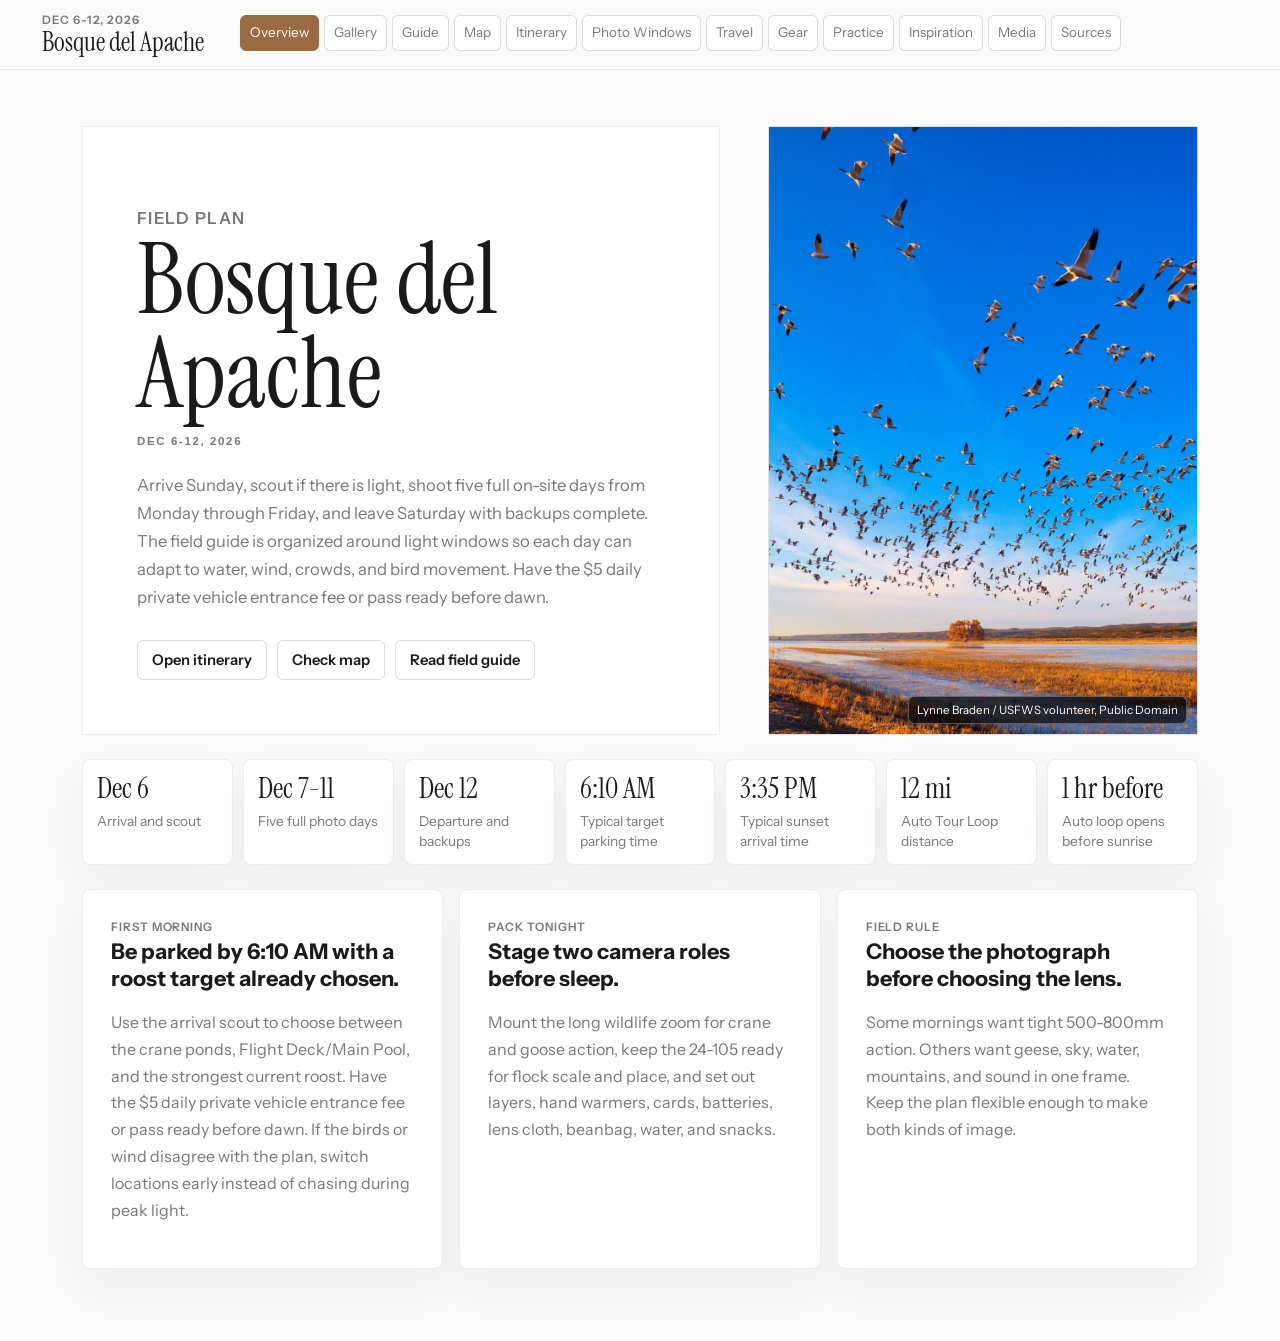
==== site/index.html @ c5fae705 "Add gear scale references and 2x teleconverters" ====
<!doctype html>
<html lang="en">
  <head>
    <meta charset="utf-8" />
    <meta name="viewport" content="width=device-width, initial-scale=1" />
    <title>Bosque del Apache Photo Plan</title>
    <meta
      name="description"
      content="Dec 6-12, 2026 photography field guide for Bosque del Apache National Wildlife Refuge, including gear, travel, practice, maps, and day-by-day field decisions."
    />
    <link rel="canonical" href="https://crispierry.com/projects/bosque-del-apache" />
    <meta property="og:title" content="Bosque del Apache Photo Plan" />
    <meta
      property="og:description"
      content="Dec 6-12, 2026 photography field guide for Bosque del Apache National Wildlife Refuge."
    />
    <meta property="og:url" content="https://crispierry.com/projects/bosque-del-apache" />
    <meta property="og:type" content="website" />
    <meta property="og:site_name" content="Cristiano Pierry" />
    <meta property="og:image" content="https://crispierry.com/projects/bosque-del-apache/assets/snow-geese-flyout-lynne-braden-usfws-1800.jpg" />
    <meta property="og:image:alt" content="Snow geese flying over photographers at Bosque del Apache" />
    <meta name="twitter:card" content="summary_large_image" />
    <meta name="twitter:title" content="Bosque del Apache Photo Plan" />
    <meta
      name="twitter:description"
      content="Dec 6-12, 2026 photography field guide for Bosque del Apache National Wildlife Refuge."
    />
    <meta name="twitter:image" content="https://crispierry.com/projects/bosque-del-apache/assets/snow-geese-flyout-lynne-braden-usfws-1800.jpg" />
    <meta name="twitter:image:alt" content="Snow geese flying over photographers at Bosque del Apache" />
    <link rel="preconnect" href="https://fonts.googleapis.com" />
    <link rel="preconnect" href="https://fonts.gstatic.com" crossorigin />
    <link
      href="https://fonts.googleapis.com/css2?family=Instrument+Sans:opsz,wght@14..32,400;14..32,600;14..32,700&family=Instrument+Serif:ital@0;1&display=swap"
      rel="stylesheet"
    />
    <link
      rel="icon"
      href="data:image/svg+xml,%3Csvg xmlns='http://www.w3.org/2000/svg' viewBox='0 0 64 64'%3E%3Crect width='64' height='64' rx='12' fill='%23f7f1e7'/%3E%3Cpath d='M8 38c11-13 25-18 48-12-20 2-35 9-48 12Z' fill='%237f9b76'/%3E%3Cpath d='M16 32c10-12 24-17 38-14-12 3-23 10-31 21-3-1-5-3-7-7Z' fill='%23b9653d'/%3E%3C/svg%3E"
    />
    <link rel="stylesheet" href="./styles.css?v=20260605-gear-scale-v5" />
    <script type="application/ld+json">
      {
        "@context": "https://schema.org",
        "@type": "WebPage",
        "name": "Bosque del Apache Photo Plan",
        "description": "Dec 6-12, 2026 photography field guide for Bosque del Apache National Wildlife Refuge, including gear, travel, practice, maps, and day-by-day field decisions.",
        "url": "https://crispierry.com/projects/bosque-del-apache",
        "image": "https://crispierry.com/projects/bosque-del-apache/assets/snow-geese-flyout-lynne-braden-usfws-1800.jpg",
        "about": {
          "@type": "Place",
          "name": "Bosque del Apache National Wildlife Refuge",
          "address": {
            "@type": "PostalAddress",
            "addressRegion": "NM",
            "addressCountry": "US"
          }
        }
      }
    </script>
  </head>
  <body>
    <header class="app-shell">
      <div class="brand-block">
        <p class="eyebrow">Dec 6-12, 2026</p>
        <h1>Bosque del Apache</h1>
      </div>
      <nav class="top-tabs" aria-label="Trip sections">
        <a class="tab is-active" href="#overview" data-view="overview">Overview</a>
        <a class="tab" href="#gallery" data-view="gallery">Gallery</a>
        <a class="tab" href="#guide" data-view="guide">Guide</a>
        <a class="tab" href="#map" data-view="map">Map</a>
        <a class="tab" href="#itinerary" data-view="itinerary">Itinerary</a>
        <a class="tab" href="#windows" data-view="windows">Photo Windows</a>
        <a class="tab" href="#travel" data-view="travel">Travel</a>
        <a class="tab" href="#gear" data-view="gear">Gear</a>
        <a class="tab" href="#practice" data-view="practice">Practice</a>
        <a class="tab" href="#inspiration" data-view="inspiration">Inspiration</a>
        <a class="tab" href="#media" data-view="media">Media</a>
        <a class="tab" href="#sources" data-view="sources">Sources</a>
      </nav>
    </header>

    <main>
      <section class="view is-active" id="overview">
        <section class="hero">
          <div class="hero-copy">
            <p class="eyebrow">Field plan</p>
            <h2>Bosque del Apache <span class="hero-date">Dec 6-12, 2026</span></h2>
            <p>
              A five-day photography field guide for Bosque del Apache National Wildlife Refuge, organized around sunrise, mid-morning, and sunset field decisions.
              Budget the $5 daily private vehicle entrance fee or have a pass ready before the first morning.
            </p>
            <div class="hero-actions">
              <a href="./complete-photographers-guide.html" class="button-link">Read field guide</a>
              <a href="./bosque-del-apache-photo-plan.pdf" class="button-link secondary">Open PDF booklet</a>
            </div>
          </div>
          <figure class="hero-photo">
            <img
              src="./assets/snow-geese-flyout-lynne-braden-usfws-1800.jpg"
              alt="Snow geese flying over photographers at Bosque del Apache"
              width="1800"
              height="1440"
              decoding="async"
              fetchpriority="high"
            />
            <figcaption>Lynne Braden / USFWS volunteer, Public Domain</figcaption>
          </figure>
        </section>
        <section class="stat-grid" aria-label="Trip facts">
          <article class="stat"><b>Dec 6</b><span>Arrival and scout</span></article>
          <article class="stat"><b>Dec 7-11</b><span>Five full photo days</span></article>
          <article class="stat"><b>Dec 12</b><span>Departure and backups</span></article>
          <article class="stat"><b>12 mi</b><span>Auto Tour Loop distance</span></article>
        </section>
      </section>
      <section class="view" id="gallery"></section>
      <section class="view" id="guide"></section>
      <section class="view" id="map"></section>
      <section class="view" id="itinerary"></section>
      <section class="view" id="windows"></section>
      <section class="view" id="travel"></section>
      <section class="view" id="gear"></section>
      <section class="view" id="practice"></section>
      <section class="view" id="practice-1"></section>
      <section class="view" id="practice-2"></section>
      <section class="view" id="practice-3"></section>
      <section class="view" id="practice-4"></section>
      <section class="view" id="practice-5"></section>
      <section class="view" id="practice-6"></section>
      <section class="view" id="practice-7"></section>
      <section class="view" id="practice-8"></section>
      <section class="view" id="practice-9"></section>
      <section class="view" id="inspiration"></section>
      <section class="view" id="media"></section>
      <section class="view" id="sources"></section>
    </main>

    <noscript>
      <section class="noscript-fallback" aria-label="Bosque del Apache project summary">
        <h2>Bosque del Apache Photography Field Guide</h2>
        <p>
          This Dec 6-12, 2026 field plan covers a five-day photography trip to Bosque del Apache National Wildlife Refuge, with sunrise, mid-morning, and sunset decisions for cranes, snow geese, wetlands, farm fields, desert edges, lodging, gear, and pre-trip practice.
        </p>
        <ul>
          <li><a href="./complete-photographers-guide.html">Read the complete photographer's guide</a></li>
          <li><a href="./bosque-del-apache-photo-plan.pdf">Open the printable PDF booklet</a></li>
          <li>Primary sections: Gallery, Guide, Map, Itinerary, Photo Windows, Travel, Gear, Practice, Inspiration, Media, and Sources.</li>
          <li>Image policy: cached USFWS images are public domain, generated visuals are labeled as planning previews, and hotel/product/article photos stay linked unless rights are documented.</li>
        </ul>
      </section>
    </noscript>

    <script src="./app.js?v=20260605-gear-scale-v5" defer></script>
  </body>
</html>
---- site/styles.css ----
:root {
  --bg: #fafafa;
  --surface: #ffffff;
  --surface-soft: #f0f0f0;
  --text: #1a1a1a;
  --muted: #777777;
  --line: rgba(26, 26, 26, 0.16);
  --line-soft: rgba(26, 26, 26, 0.08);
  --accent: #9a6a43;
  --accent-hover: #7f5635;
  --accent-soft: rgba(154, 106, 67, 0.13);
  --blue-soft: #eff6ff;
  --blue-text: #1e3a5f;
  --green-soft: #eef8f2;
  --green-text: #25543a;
  --rose-soft: #fff1f2;
  --rose-text: #7f1d1d;
  --shadow: 0 18px 45px rgba(0, 0, 0, 0.05);
  --content: 1200px;
}

* {
  box-sizing: border-box;
}

html {
  scroll-behavior: smooth;
}

body {
  margin: 0;
  overflow-x: hidden;
  background: var(--bg);
  color: var(--text);
  font-family:
    "Instrument Sans", system-ui, -apple-system, BlinkMacSystemFont, "Segoe UI",
    sans-serif;
}

button,
input,
select {
  font: inherit;
}

button {
  color: inherit;
}

a {
  color: var(--text);
  text-decoration-color: rgba(196, 149, 106, 0.45);
  text-underline-offset: 4px;
  transition:
    color 160ms ease,
    border-color 160ms ease,
    background-color 160ms ease;
}

a:hover {
  color: var(--accent-hover);
}

.app-shell {
  position: sticky;
  top: 0;
  z-index: 50;
  display: grid;
  grid-template-columns: minmax(180px, 0.42fr) minmax(0, 2.5fr);
  gap: 18px;
  align-items: center;
  border-bottom: 1px solid var(--line-soft);
  background: rgba(250, 250, 250, 0.96);
  padding: 13px clamp(16px, 4vw, 42px);
  backdrop-filter: blur(14px);
}

.brand-block h1,
.brand-title {
  margin: 3px 0 0;
  font-family: "Instrument Serif", Georgia, serif;
  font-size: clamp(1.45rem, 2vw, 2rem);
  font-weight: 400;
  line-height: 1;
}

.eyebrow {
  margin: 0;
  color: var(--muted);
  font-size: 0.73rem;
  font-weight: 600;
  letter-spacing: 0.08em;
  text-transform: uppercase;
}

.top-tabs {
  display: flex;
  justify-content: flex-start;
  gap: 5px;
  overflow-x: auto;
  padding-bottom: 2px;
  -webkit-overflow-scrolling: touch;
  overscroll-behavior-inline: contain;
  scroll-snap-type: x proximity;
  scrollbar-width: thin;
}

.brand-block,
.top-tabs {
  min-width: 0;
}

.tab,
.chip,
.day-tab,
.window-tab,
.button-link {
  min-height: 36px;
  border: 1px solid var(--line);
  border-radius: 6px;
  background: var(--surface);
  cursor: pointer;
  white-space: nowrap;
  transition:
    background-color 160ms ease,
    border-color 160ms ease,
    color 160ms ease;
}

.tab {
  padding: 8px 9px;
  color: var(--muted);
  font-size: 0.84rem;
  scroll-snap-align: start;
  text-decoration: none;
}

.button-link {
  display: inline-flex;
  align-items: center;
  justify-content: center;
  padding: 10px 14px;
  color: var(--text);
  font-size: 0.92rem;
  font-weight: 600;
  text-decoration: none;
}

.button-link.secondary {
  background: transparent;
}

.tab:hover,
.tab.is-active,
.chip:hover,
.chip.is-active,
.day-tab:hover,
.day-tab.is-active,
.window-tab:hover,
.window-tab.is-active,
.button-link:hover {
  border-color: var(--accent);
  background: var(--accent);
  color: #ffffff;
}

main {
  min-height: calc(100vh - 66px);
}

.noscript-fallback {
  max-width: 880px;
  margin: 0 auto 72px;
  border: 1px solid var(--line-soft);
  border-radius: 8px;
  background: var(--surface);
  padding: clamp(20px, 4vw, 34px);
  box-shadow: var(--shadow);
}

.noscript-fallback h2 {
  margin: 0;
  font-family: "Instrument Serif", Georgia, serif;
  font-size: clamp(2rem, 4vw, 3.2rem);
  font-weight: 400;
  line-height: 1;
}

.noscript-fallback p,
.noscript-fallback li {
  color: var(--muted);
  line-height: 1.65;
}

.noscript-fallback ul {
  margin: 18px 0 0;
  padding-left: 1.2rem;
}

.view {
  display: none;
  scroll-margin-top: 96px;
  max-width: var(--content);
  margin: 0 auto;
  padding: clamp(24px, 5vw, 56px) clamp(16px, 4vw, 42px) 72px;
}

.view.is-active {
  display: block;
}

.hero {
  display: grid;
  grid-template-columns: minmax(0, 0.86fr) minmax(340px, 0.58fr);
  gap: clamp(20px, 4vw, 48px);
  align-items: stretch;
  margin-bottom: 24px;
}

.hero-copy {
  display: flex;
  flex-direction: column;
  justify-content: center;
  min-height: 520px;
  border: 1px solid var(--line-soft);
  background: var(--surface);
  padding: clamp(24px, 5vw, 54px);
}

.hero-copy h2,
.section-title h2 {
  margin: 0;
  color: var(--text);
  font-family: "Instrument Serif", Georgia, serif;
  font-size: clamp(3rem, 8vw, 6.2rem);
  font-weight: 400;
  line-height: 0.95;
  letter-spacing: 0;
}

.hero-copy .hero-date {
  display: block;
  margin-top: 0.85rem;
  color: var(--muted);
  font-family: Inter, Arial, sans-serif;
  font-size: clamp(0.72rem, 0.9vw, 0.84rem);
  font-weight: 700;
  letter-spacing: 0.14em;
  line-height: 1.2;
  text-transform: uppercase;
}

.hero-copy p,
.section-title p,
.card-copy,
.muted,
.panel p,
.practice-card p,
.lodging-card p,
.gear-detail-card p,
.media-card p,
.evidence-card p,
.source-row p {
  color: var(--muted);
  line-height: 1.68;
}

.hero-copy > p {
  max-width: 64ch;
  margin: 24px 0 0;
  font-size: 1.04rem;
}

.hero-actions {
  display: flex;
  flex-wrap: wrap;
  gap: 10px;
  margin-top: 28px;
}

.hero-photo {
  position: relative;
  min-height: 520px;
  margin: 0;
  overflow: hidden;
  border: 1px solid var(--line-soft);
  background: var(--surface-soft);
}

.hero-photo img,
.photo-card img,
.planning-preview img,
.visual-mini img,
.hotel-photo img,
.gear-photo img {
  width: 100%;
  height: 100%;
  object-fit: cover;
}

.hero-photo figcaption {
  position: absolute;
  right: 10px;
  bottom: 10px;
  max-width: calc(100% - 20px);
  border: 1px solid rgba(255, 255, 255, 0.28);
  border-radius: 6px;
  background: rgba(10, 10, 10, 0.74);
  color: #ffffff;
  padding: 6px 8px;
  font-size: 0.72rem;
}

.stat-grid {
  display: grid;
  grid-template-columns: repeat(auto-fit, minmax(140px, 1fr));
  gap: 10px;
  margin-bottom: 24px;
}

.stat,
.panel,
.photo-card,
.slot-card,
.lodging-card,
  .source-row,
  .gear-card,
  .media-card,
  .evidence-card,
  .gear-detail-card,
  .practice-card,
  .filter-kit-card,
  .filter-drill-card {
  border: 1px solid var(--line-soft);
  border-radius: 8px;
  background: var(--surface);
  box-shadow: var(--shadow);
}

.stat {
  min-height: 104px;
  padding: 14px;
}

.stat b {
  display: block;
  margin-bottom: 7px;
  color: var(--text);
  font-family: "Instrument Serif", Georgia, serif;
  font-size: 1.8rem;
  font-weight: 400;
  line-height: 1;
}

.stat span {
  color: var(--muted);
  font-size: 0.86rem;
}

.dashboard {
  display: grid;
  grid-template-columns: repeat(3, minmax(0, 1fr));
  gap: 16px;
}

.generated-photo-gallery {
  column-count: 3;
  column-gap: 16px;
}

.generated-photo-card {
  position: relative;
  display: block;
  width: 100%;
  break-inside: avoid;
  margin: 0 0 16px;
  overflow: hidden;
  border: 0;
  border-radius: 6px;
  background: var(--surface-soft);
  box-shadow: none;
  cursor: zoom-in;
  padding: 0;
  text-align: left;
}

.generated-photo-card img {
  display: block;
  width: 100%;
  height: auto;
  transition:
    filter 220ms ease,
    transform 520ms ease;
}

.generated-photo-card:hover img {
  filter: saturate(1.04) contrast(1.02);
  transform: scale(1.025);
}

.generated-photo-card:focus-visible {
  outline: 3px solid var(--accent);
  outline-offset: 3px;
}

.generated-photo-caption {
  position: absolute;
  right: 0;
  bottom: 0;
  left: 0;
  display: block;
  background: linear-gradient(to top, rgba(0, 0, 0, 0.78), rgba(0, 0, 0, 0.08));
  color: #ffffff;
  padding: 54px 14px 12px;
  transform: translateY(calc(100% - 58px));
  transition: transform 220ms ease;
}

.generated-photo-card:hover .generated-photo-caption,
.generated-photo-card:focus-visible .generated-photo-caption {
  transform: translateY(0);
}

.generated-photo-caption b,
.generated-photo-caption span {
  display: block;
}

.generated-photo-caption b {
  font-size: 0.94rem;
  line-height: 1.2;
}

.generated-photo-caption span {
  margin-top: 5px;
  color: rgba(255, 255, 255, 0.78);
  font-size: 0.78rem;
  line-height: 1.42;
}

.standalone-gallery-grid {
  display: grid;
  grid-template-columns: repeat(auto-fit, minmax(min(100%, 280px), 1fr));
  gap: 16px;
}

.standalone-gallery-card {
  display: flex;
  min-width: 0;
  flex-direction: column;
  overflow: hidden;
  border: 1px solid var(--line-soft);
  border-radius: 8px;
  background: var(--surface);
  box-shadow: var(--shadow);
  cursor: zoom-in;
  padding: 0;
  text-align: left;
}

.standalone-gallery-card img {
  display: block;
  width: 100%;
  height: auto;
  background: var(--surface-soft);
  object-fit: contain;
  transition:
    filter 220ms ease,
    transform 520ms ease;
}

.standalone-gallery-card:hover img {
  filter: saturate(1.04) contrast(1.02);
  transform: scale(1.018);
}

.standalone-gallery-card:focus-visible {
  outline: 3px solid var(--accent);
  outline-offset: 3px;
}

.standalone-gallery-copy {
  display: grid;
  gap: 8px;
  padding: 14px;
}

.standalone-gallery-copy b {
  color: var(--text);
  font-size: 1rem;
  line-height: 1.25;
}

.standalone-gallery-copy span,
.standalone-gallery-copy small {
  color: var(--muted);
  font-size: 0.82rem;
  line-height: 1.48;
}

.standalone-gallery-copy em {
  color: var(--accent-hover);
  font-size: 0.76rem;
  font-style: normal;
  font-weight: 800;
  line-height: 1.4;
}

.standalone-gallery-copy strong {
  color: var(--text);
}

.gallery-regeneration-status {
  display: flex;
  flex-wrap: wrap;
  gap: 8px 14px;
  align-items: center;
  border: 1px solid var(--line-soft);
  border-radius: 8px;
  background: var(--surface-soft);
  margin-bottom: 18px;
  padding: 12px 14px;
}

.gallery-regeneration-status strong {
  color: var(--text);
  font-size: 0.9rem;
}

.gallery-regeneration-status span {
  color: var(--muted);
  font-size: 0.85rem;
}

.gallery-mosaic-section {
  margin-bottom: 28px;
}

.gallery-mosaic-header {
  display: grid;
  grid-template-columns: minmax(0, 0.38fr) minmax(0, 0.62fr);
  gap: 20px;
  align-items: end;
  margin-bottom: 12px;
}

.gallery-mosaic-header h3 {
  margin: 4px 0 0;
  color: var(--text);
  font-size: clamp(1.35rem, 2.5vw, 2.2rem);
  line-height: 1.05;
}

.gallery-mosaic-header p:last-child {
  margin: 0;
  color: var(--muted);
  font-size: 0.92rem;
  line-height: 1.5;
}

.true-mosaic-grid {
  display: grid;
  grid-template-columns: repeat(6, minmax(0, 1fr));
  grid-auto-rows: minmax(168px, 18vw);
  gap: 10px;
}

.true-mosaic-tile {
  position: relative;
  display: block;
  min-width: 0;
  min-height: 0;
  overflow: hidden;
  border: 0;
  border-radius: 8px;
  background: var(--surface-soft);
  cursor: zoom-in;
  padding: 0;
  text-align: left;
}

.true-mosaic-tile.is-featured {
  grid-column: span 3;
  grid-row: span 2;
}

.true-mosaic-tile:not(.is-featured) {
  grid-column: span 3;
}

.true-mosaic-tile img {
  display: block;
  width: 100%;
  height: 100%;
  object-fit: cover;
  transition:
    filter 220ms ease,
    transform 520ms ease;
}

.true-mosaic-tile:hover img {
  filter: saturate(1.04) contrast(1.02);
  transform: scale(1.025);
}

.true-mosaic-tile:focus-visible {
  outline: 3px solid var(--accent);
  outline-offset: 3px;
}

.true-mosaic-caption {
  position: absolute;
  right: 0;
  bottom: 0;
  left: 0;
  display: grid;
  gap: 4px;
  background: linear-gradient(to top, rgba(0, 0, 0, 0.82), rgba(0, 0, 0, 0.08));
  color: #ffffff;
  padding: 48px 12px 11px;
}

.true-mosaic-caption b {
  font-size: 0.92rem;
  line-height: 1.2;
}

.true-mosaic-caption span {
  color: rgba(255, 255, 255, 0.78);
  font-size: 0.74rem;
  line-height: 1.35;
}

.gallery-generation-queue {
  margin-top: 20px;
}

.gallery-pending-list {
  display: flex;
  flex-wrap: wrap;
  gap: 8px;
  margin-top: 12px;
}

.gallery-pending-list span {
  border: 1px solid var(--line-soft);
  border-radius: 999px;
  background: var(--surface-soft);
  color: var(--muted);
  padding: 7px 10px;
  font-size: 0.78rem;
}

.visual-frame-grid {
  display: grid;
  grid-template-columns: repeat(auto-fit, minmax(min(100%, 150px), 1fr));
  gap: 10px;
}

.visual-frame-grid.is-compact {
  grid-template-columns: repeat(auto-fit, minmax(min(100%, 118px), 1fr));
}

.visual-frame-card {
  display: grid;
  min-width: 0;
  overflow: hidden;
  border: 1px solid var(--line-soft);
  border-radius: 8px;
  background: var(--surface);
  cursor: zoom-in;
  padding: 0;
  text-align: left;
}

.visual-frame-card img {
  display: block;
  width: 100%;
  height: auto;
  background: var(--surface-soft);
  object-fit: contain;
  transition:
    filter 220ms ease,
    transform 420ms ease;
}

.visual-frame-card:hover img {
  filter: saturate(1.04) contrast(1.02);
  transform: scale(1.018);
}

.visual-frame-card:focus-visible {
  outline: 3px solid var(--accent);
  outline-offset: 3px;
}

.visual-frame-copy {
  display: grid;
  gap: 6px;
  padding: 10px;
}

.visual-frame-copy b {
  color: var(--text);
  font-size: 0.86rem;
  line-height: 1.2;
}

.visual-frame-copy span,
.visual-frame-copy small {
  color: var(--muted);
  font-size: 0.74rem;
  line-height: 1.38;
}

.visual-frame-copy em {
  color: var(--accent-hover);
  font-size: 0.7rem;
  font-style: normal;
  font-weight: 800;
  line-height: 1.34;
}

.visual-frame-card.is-compact .visual-frame-copy {
  padding: 8px;
}

.visual-frame-card.is-compact .visual-frame-copy span,
.visual-frame-card.is-compact .visual-frame-copy small,
.visual-frame-card.is-compact .visual-frame-copy em {
  font-size: 0.68rem;
}

.gallery-lock {
  overflow: hidden;
}

.gallery-lightbox[hidden] {
  display: none;
}

.gallery-lightbox {
  position: fixed;
  inset: 0;
  z-index: 200;
  display: grid;
  place-items: center;
  padding: clamp(14px, 3vw, 34px);
}

.gallery-lightbox-backdrop {
  position: absolute;
  inset: 0;
  background: rgba(10, 10, 10, 0.78);
  backdrop-filter: blur(10px);
}

.gallery-lightbox-panel {
  position: relative;
  display: grid;
  width: min(1480px, 100%);
  max-height: min(900px, calc(100vh - 28px));
  grid-template-columns: minmax(0, 1fr) minmax(300px, 380px);
  overflow: hidden;
  border: 1px solid rgba(255, 255, 255, 0.12);
  border-radius: 8px;
  background: #111111;
  color: #ffffff;
  box-shadow: 0 30px 90px rgba(0, 0, 0, 0.32);
}

.gallery-lightbox-image-wrap {
  display: grid;
  min-height: min(70vh, 760px);
  overflow: auto;
  place-items: center;
  background: #060606;
}

.gallery-lightbox-image {
  display: block;
  width: 100%;
  height: 100%;
  max-height: min(900px, calc(100vh - 28px));
  object-fit: contain;
}

.gallery-lightbox-copy {
  overflow-y: auto;
  padding: clamp(18px, 2.6vw, 30px);
}

.gallery-lightbox-close {
  float: right;
  min-height: 36px;
  border: 1px solid rgba(255, 255, 255, 0.22);
  border-radius: 6px;
  background: transparent;
  color: #ffffff;
  cursor: pointer;
  padding: 7px 10px;
  font-size: 0.8rem;
}

.gallery-lightbox-close:hover {
  background: rgba(255, 255, 255, 0.1);
}

.gallery-lightbox-copy .eyebrow,
.gallery-tech-list dt,
.gallery-technique h4 {
  color: rgba(255, 255, 255, 0.56);
}

.gallery-lightbox-copy h3 {
  clear: both;
  margin: 12px 0 0;
  font-family: "Instrument Serif", Georgia, serif;
  font-size: clamp(2rem, 4vw, 3.3rem);
  font-weight: 400;
  line-height: 0.95;
}

.gallery-lightbox-note {
  margin: 16px 0 0;
  color: rgba(255, 255, 255, 0.72);
  font-size: 0.94rem;
  line-height: 1.62;
}

.gallery-tech-list {
  margin: 22px 0 0;
}

.gallery-tech-list div {
  border-bottom: 1px solid rgba(255, 255, 255, 0.11);
  padding: 11px 0;
}

.gallery-tech-list dt {
  font-size: 0.68rem;
  font-weight: 800;
  letter-spacing: 0.14em;
  text-transform: uppercase;
}

.gallery-tech-list dd {
  margin: 5px 0 0;
  color: #ffffff;
  font-size: 0.91rem;
  line-height: 1.45;
}

.gallery-technique {
  margin-top: 24px;
}

.gallery-technique h4,
.slot-visual h4 {
  margin: 16px 0 8px;
  font-size: 0.82rem;
  letter-spacing: 0.08em;
  text-transform: uppercase;
}

.gallery-technique p {
  margin: 0;
  color: rgba(255, 255, 255, 0.8);
  line-height: 1.6;
}

.gallery-open-original {
  width: 100%;
  margin-top: 24px;
  border-color: rgba(255, 255, 255, 0.2);
  background: rgba(255, 255, 255, 0.06);
  color: #ffffff;
}

.gallery-open-original:hover {
  border-color: #ffffff;
  background: #ffffff;
  color: #111111;
}

.planning-preview {
  position: relative;
  margin: 0;
  overflow: hidden;
  border: 1px solid var(--line-soft);
  border-radius: 8px;
  background: var(--surface-soft);
}

.planning-preview img {
  display: block;
  width: 100%;
  height: auto;
  object-fit: contain;
}

.planning-preview figcaption {
  padding: 10px 12px;
  color: var(--muted);
  font-size: 0.8rem;
  line-height: 1.42;
}

.planning-preview figcaption span {
  display: inline-flex;
  margin-right: 6px;
  color: var(--accent-hover);
  font-weight: 800;
}

.visual-expand-button {
  position: relative;
  display: block;
  width: 100%;
  border: 0;
  background: #f4f1ec;
  cursor: zoom-in;
  padding: 0;
  text-align: left;
  text-decoration: none;
}

.visual-expand-button:focus-visible {
  outline: 3px solid var(--accent);
  outline-offset: -3px;
}

.visual-expand-cue {
  position: absolute;
  right: 10px;
  bottom: 10px;
  border-radius: 999px;
  background: rgba(0, 0, 0, 0.72);
  color: #ffffff;
  padding: 5px 9px;
  font-size: 0.7rem;
  font-weight: 800;
}

.visual-tech-meta {
  display: grid;
  grid-template-columns: repeat(2, minmax(0, 1fr));
  gap: 8px 12px;
  margin: 12px 0 0;
}

.visual-tech-meta div {
  border-top: 1px solid var(--line-soft);
  padding-top: 8px;
}

.visual-tech-meta .is-technique {
  grid-column: 1 / -1;
}

.visual-tech-meta dt {
  color: var(--accent-hover);
  font-size: 0.68rem;
  font-weight: 800;
  letter-spacing: 0.08em;
  text-transform: uppercase;
}

.visual-tech-meta dd {
  margin: 4px 0 0;
  color: var(--text);
  font-size: 0.82rem;
  line-height: 1.45;
}

.visual-tech-meta.is-compact {
  grid-template-columns: 1fr;
}

.visual-tech-meta.is-compact dd {
  color: var(--muted);
  font-size: 0.76rem;
}

.expected-list {
  margin: 0;
  padding-left: 1.25rem;
  color: var(--muted);
  font-size: 0.88rem;
  line-height: 1.55;
}

.expected-list li + li {
  margin-top: 4px;
}

.provenance-details {
  border-top: 1px solid var(--line-soft);
  margin-top: 14px;
  padding-top: 12px;
}

.provenance-details summary {
  cursor: pointer;
  color: var(--accent-hover);
  font-size: 0.84rem;
  font-weight: 800;
}

.provenance-details p {
  margin: 8px 0 0;
  color: var(--muted);
  font-size: 0.82rem;
  line-height: 1.52;
  overflow-wrap: anywhere;
}

.visual-mini {
  position: relative;
  aspect-ratio: 16 / 9;
  min-height: 96px;
  overflow: hidden;
  border: 1px solid var(--line-soft);
  border-radius: 8px;
  background: var(--surface-soft);
}

.visual-mini img {
  display: block;
  width: 100%;
  height: 100%;
  object-fit: cover;
}

.visual-mini span {
  position: absolute;
  left: 8px;
  bottom: 8px;
  max-width: calc(100% - 16px);
  border-radius: 999px;
  background: rgba(10, 10, 10, 0.72);
  color: #ffffff;
  padding: 4px 7px;
  font-size: 0.68rem;
  font-weight: 800;
}

.link-only-visual {
  display: grid;
  width: 100%;
  min-height: 100%;
  place-items: center;
  gap: 7px;
  padding: 18px;
  text-align: center;
}

.link-only-visual > span {
  display: inline-flex;
  width: 46px;
  height: 46px;
  align-items: center;
  justify-content: center;
  border-radius: 999px;
  background: var(--text);
  color: #ffffff;
  font-weight: 900;
}

.link-only-visual strong {
  max-width: 16rem;
  color: var(--text);
  font-size: 0.94rem;
  line-height: 1.25;
}

.link-only-visual em {
  color: var(--muted);
  font-size: 0.76rem;
  font-style: normal;
  font-weight: 760;
}

.guide-page {
  max-width: 1000px;
  margin: 0 auto;
  padding: clamp(28px, 5vw, 64px) clamp(16px, 5vw, 54px) 90px;
}

.guide-view-header {
  display: flex;
  justify-content: flex-end;
  margin-bottom: 16px;
}

.guide-article {
  display: grid;
  gap: 28px;
  width: 100%;
  min-width: 0;
}

.guide-prose {
  width: 100%;
  min-width: 0;
  max-width: 82ch;
  margin: 0 auto;
  color: var(--text);
  font-size: 1.02rem;
  line-height: 1.76;
}

.guide-prose h1,
.guide-prose h2,
.guide-prose h3 {
  color: var(--text);
  line-height: 1.05;
}

.guide-prose h1 {
  max-width: 760px;
  margin: 0 0 18px;
  font-family: "Instrument Serif", Georgia, serif;
  font-size: clamp(3.2rem, 6vw, 5.2rem);
  font-weight: 400;
  line-height: 0.98;
  letter-spacing: 0;
}

.guide-prose h2 {
  margin: 54px 0 14px;
  padding-top: 8px;
  border-top: 1px solid var(--line-soft);
  font-family: "Instrument Serif", Georgia, serif;
  font-size: clamp(2rem, 4vw, 3.4rem);
  font-weight: 400;
  letter-spacing: 0;
  scroll-margin-top: 96px;
}

.guide-prose h3 {
  margin: 30px 0 10px;
  font-size: 1.25rem;
}

.guide-prose p,
.guide-prose li {
  color: #333333;
}

.guide-prose p {
  margin: 0 0 1rem;
}

.guide-prose ul,
.guide-prose ol {
  margin: 0 0 1.2rem;
  padding-left: 1.25rem;
}

.guide-prose li + li {
  margin-top: 0.32rem;
}

.guide-prose table {
  display: block;
  width: 100%;
  max-width: 100%;
  margin: 22px 0 30px;
  overflow-x: auto;
  border: 1px solid var(--line-soft);
  border-radius: 8px;
  border-spacing: 0;
  background: var(--surface);
  box-shadow: var(--shadow);
}

.guide-prose thead {
  background: var(--surface-soft);
}

.guide-prose th,
.guide-prose td {
  min-width: 150px;
  border-bottom: 1px solid var(--line-soft);
  padding: 12px 14px;
  text-align: left;
  vertical-align: top;
}

.guide-prose tr:last-child td {
  border-bottom: 0;
}

.guide-prose th {
  color: var(--text);
  font-size: 0.84rem;
}

.guide-prose td {
  color: var(--muted);
  font-size: 0.92rem;
  line-height: 1.55;
}

.guide-prose a {
  font-weight: 650;
}

.guide-figure {
  margin: 38px 0 42px;
  overflow: hidden;
  border: 1px solid var(--line-soft);
  border-radius: 8px;
  background: var(--surface);
  box-shadow: var(--shadow);
}

.guide-hero-figure {
  max-width: 100%;
  margin: 8px 0 26px;
}

.guide-hero-figure img {
  aspect-ratio: 16 / 9;
  object-fit: cover;
}

.guide-figure img {
  display: block;
  width: 100%;
  height: auto;
  background: var(--surface-soft);
}

.guide-figure figcaption {
  border-top: 1px solid var(--line-soft);
  padding: 12px 14px;
  color: var(--muted);
  font-size: 0.86rem;
  line-height: 1.55;
}

.guide-figure figcaption span {
  display: inline-flex;
  margin-right: 6px;
  color: var(--accent-hover);
  font-weight: 800;
}

.guide-loader {
  max-width: 720px;
  margin: 0 auto;
}

.panel {
  padding: clamp(18px, 3vw, 28px);
}

.panel h3,
.slot-card h3,
.lodging-card h3,
.gear-card h3,
.photo-card h3,
.source-row h3,
.media-card h3,
.evidence-card h3,
.gear-detail-card h3,
.practice-card h3,
.filter-drill-card h3 {
  margin: 0 0 8px;
  color: var(--text);
  font-size: 1.08rem;
  line-height: 1.28;
}

.panel h3 {
  font-size: 1.35rem;
}

.section-title {
  display: flex;
  justify-content: space-between;
  gap: 24px;
  align-items: end;
  margin-bottom: 22px;
}

.section-title h2 {
  font-size: clamp(2.2rem, 5vw, 4rem);
}

.section-title p {
  max-width: 62ch;
  margin: 0;
}

.compact-title h2 {
  font-size: clamp(1.8rem, 3vw, 2.7rem);
}

.day-tabs,
.window-tabs,
.filter-row {
  display: flex;
  flex-wrap: wrap;
  gap: 8px;
  margin-bottom: 18px;
}

.day-tab,
.window-tab,
.chip {
  padding: 8px 12px;
  color: var(--muted);
}

.day-tab span {
  display: block;
  color: inherit;
  font-size: 0.7rem;
}

.timeline,
.practice-list,
.media-grid,
.evidence-grid {
  display: grid;
  gap: 14px;
}

.day-intro h3 {
  font-size: clamp(1.35rem, 2.5vw, 2rem);
}

.slot-card {
  display: grid;
  grid-template-columns: 132px minmax(0, 1fr) minmax(210px, 0.36fr) minmax(260px, 0.42fr);
  gap: 18px;
  padding: 18px;
}

.itinerary-slot-card {
  grid-template-columns: minmax(0, 0.92fr) minmax(360px, 1.08fr);
  align-items: start;
}

.slot-copy {
  display: grid;
  gap: 12px;
  min-width: 0;
}

.slot-kicker {
  display: flex;
  flex-wrap: wrap;
  gap: 8px 12px;
  align-items: baseline;
  color: var(--muted);
  font-size: 0.84rem;
}

.slot-detail-grid {
  display: grid;
  grid-template-columns: repeat(2, minmax(0, 1fr));
  gap: 10px;
}

.slot-detail-grid p,
.slot-photo-types {
  border: 1px solid var(--line-soft);
  border-radius: 8px;
  background: var(--surface-soft);
  margin: 0;
  padding: 10px;
}

.slot-detail-grid b {
  display: block;
  margin-bottom: 5px;
  color: var(--text);
  font-size: 0.72rem;
  letter-spacing: 0.08em;
  text-transform: uppercase;
}

.slot-time {
  color: var(--accent-hover);
  font-size: 0.78rem;
  font-weight: 760;
  letter-spacing: 0.08em;
  text-transform: uppercase;
}

.tag-row {
  display: flex;
  flex-wrap: wrap;
  gap: 7px;
  margin-top: 12px;
}

.tag-row a {
  display: inline-flex;
  min-height: 34px;
  align-items: center;
  border: 1px solid var(--line);
  border-radius: 999px;
  padding: 7px 10px;
  color: var(--muted);
  font-size: 0.78rem;
  font-weight: 700;
  text-decoration: none;
}

.tag-row a:hover {
  border-color: var(--accent);
  background: var(--accent);
  color: #ffffff;
}

.tag {
  border-radius: 999px;
  background: var(--blue-soft);
  color: var(--blue-text);
  padding: 5px 8px;
  font-size: 0.76rem;
  font-weight: 700;
}

.tag.sunrise {
  background: #fff7ed;
  color: #7c3f12;
}

.tag.sunset {
  background: var(--rose-soft);
  color: var(--rose-text);
}

.tag.verify {
  background: var(--accent-soft);
  color: #754b26;
}

.slot-visual {
  min-width: 0;
}

.itinerary-lead-frame {
  border: 0;
  background: transparent;
}

.itinerary-lead-frame img {
  border: 1px solid var(--line-soft);
  border-radius: 8px;
}

.itinerary-lead-frame .visual-frame-copy {
  padding: 10px 0 0;
}

.itinerary-frame-grid {
  grid-template-columns: repeat(2, minmax(0, 1fr));
}

.itinerary-frame-grid .visual-frame-card:first-child {
  grid-column: 1 / -1;
}

.window-visual-grid {
  display: grid;
  grid-template-columns: repeat(auto-fit, minmax(260px, 1fr));
  gap: 14px;
  margin-bottom: 18px;
}

.window-card {
  display: grid;
  gap: 10px;
}

.photo-window-focus {
  display: grid;
  grid-template-columns: minmax(0, 0.9fr) minmax(420px, 1.1fr);
  gap: 22px;
  align-items: start;
  border: 1px solid var(--line-soft);
  border-radius: 8px;
  background: var(--surface);
  box-shadow: var(--shadow);
  margin-bottom: 18px;
  padding: 20px;
}

.photo-window-copy {
  display: grid;
  gap: 14px;
}

.photo-window-copy h3 {
  margin: 0;
  color: var(--text);
  font-size: clamp(1.35rem, 2.4vw, 2.1rem);
  line-height: 1.08;
}

.photo-window-copy p {
  margin: 0;
  color: var(--muted);
  line-height: 1.62;
}

.window-decision-list {
  border: 1px solid var(--line-soft);
  border-radius: 8px;
  background: var(--surface-soft);
  padding: 14px;
}

.window-decision-list h4,
.window-related-heading h3,
.window-stop h4 {
  margin: 0;
  color: var(--text);
}

.window-decision-list ul {
  display: grid;
  gap: 8px;
  margin: 10px 0 0;
  padding-left: 20px;
  color: var(--muted);
}

.photo-window-visuals {
  display: grid;
  gap: 14px;
}

.photo-window-frame {
  border: 0;
  background: transparent;
}

.photo-window-frame img {
  border: 1px solid var(--line-soft);
  border-radius: 8px;
}

.photo-window-frame .visual-frame-copy {
  padding: 10px 0 0;
}

.window-related {
  display: grid;
  gap: 12px;
}

.window-related-heading {
  display: grid;
  gap: 4px;
}

.window-stop-grid {
  display: grid;
  grid-template-columns: repeat(auto-fit, minmax(260px, 1fr));
  gap: 12px;
}

.window-stop {
  border: 1px solid var(--line-soft);
  border-radius: 8px;
  background: var(--surface);
  padding: 14px;
}

.window-stop p {
  color: var(--muted);
  line-height: 1.48;
}

.airport-badge {
  display: inline-grid;
  min-width: 82px;
  min-height: 64px;
  align-content: center;
  justify-items: start;
  border: 1px solid var(--line-soft);
  border-radius: 8px;
  background: var(--surface-soft);
  margin-bottom: 12px;
  padding: 10px;
}

.airport-badge span {
  color: var(--text);
  font-family: "Instrument Serif", Georgia, serif;
  font-size: 1.8rem;
  line-height: 0.9;
}

.airport-badge em {
  margin-top: 5px;
  color: var(--muted);
  font-size: 0.72rem;
  font-style: normal;
  font-weight: 760;
  letter-spacing: 0.04em;
  text-transform: uppercase;
}

.travel-route-visual {
  min-width: 0;
}

.travel-route-button {
  overflow: hidden;
}

.travel-route-button .visual-expand-cue {
  position: static;
  display: inline-flex;
  margin: 8px 10px 10px;
}

.airport-map-label {
  position: absolute;
  left: var(--x);
  top: var(--y);
  z-index: 2;
  display: grid;
  max-width: 118px;
  min-width: 58px;
  transform: translate(-50%, -50%);
  border: 1px solid rgba(27, 37, 50, 0.16);
  border-radius: 8px;
  background: rgba(255, 255, 255, 0.9);
  box-shadow: 0 8px 20px rgba(27, 37, 50, 0.12);
  color: var(--text);
  padding: 6px 7px;
  pointer-events: none;
  text-align: center;
}

.airport-map-label b {
  font-size: 0.75rem;
  line-height: 1;
}

.airport-map-label small {
  margin-top: 3px;
  color: var(--muted);
  font-size: 0.62rem;
  line-height: 1.1;
}

.rental-car-visual-panel {
  margin-bottom: 18px;
}

.rental-car-section {
  display: grid;
  grid-template-columns: minmax(300px, 0.9fr) minmax(0, 1.1fr);
  gap: 22px;
  align-items: start;
  margin-bottom: 22px;
}

.rental-car-section .rental-car-preview {
  margin: 0;
}

.rental-car-copy {
  min-width: 0;
}

.rental-car-copy h3 {
  margin-top: 4px;
}

.rental-car-guidance-list {
  display: grid;
  gap: 10px;
  margin-top: 14px;
}

.rental-car-guidance-list .travel-card {
  box-shadow: none;
  padding: 14px;
}

.rental-car-guidance-list h4 {
  margin: 0 0 6px;
  color: var(--text);
  font-size: 1rem;
  line-height: 1.2;
}

.rights-callout,
.filter-practice-layout {
  display: grid;
  grid-template-columns: minmax(340px, 0.92fr) minmax(0, 1.08fr);
  gap: 18px;
  align-items: start;
  margin-bottom: 18px;
}

.callout-preview,
.filter-preview {
  align-self: stretch;
}

.callout-preview img,
.filter-preview img {
  min-height: 0;
}

.filter-drill-grid {
  display: grid;
  grid-template-columns: repeat(2, minmax(0, 1fr));
  gap: 12px;
  margin-top: 12px;
}

.filter-kit-grid {
  display: grid;
  grid-template-columns: repeat(2, minmax(0, 1fr));
  gap: 12px;
}

.filter-concept-grid,
.filter-size-grid {
  display: grid;
  gap: 12px;
}

.filter-concept-grid {
  grid-template-columns: repeat(5, minmax(0, 1fr));
}

.filter-size-grid {
  grid-template-columns: repeat(3, minmax(0, 1fr));
}

.filter-frame-grid {
  grid-template-columns: repeat(2, minmax(0, 1fr));
}

.filter-frame-grid .visual-frame-card:first-child {
  grid-column: 1 / -1;
}

.filter-kit-card,
.filter-drill-card {
  padding: 15px;
  box-shadow: none;
}

.filter-drill-card p {
  margin: 8px 0 0;
}

.filter-kit-card h3 {
  margin: 0 0 8px;
  color: var(--text);
  font-size: 1rem;
  line-height: 1.3;
}

.filter-kit-card p,
.filter-drill-card p {
  color: var(--muted);
  font-size: 0.9rem;
  line-height: 1.56;
}

.filter-drill-card b {
  color: var(--text);
}

.map-section,
.support-title,
.filter-guidance,
.filter-learning-section,
.filter-size-section,
.filter-practice-section,
.practice-technique-title,
.inspiration-policy {
  margin-top: 34px;
}

.map-layout {
  display: grid;
  grid-template-columns: minmax(0, 1fr) minmax(300px, 0.38fr);
  gap: 18px;
}

.map-canvas {
  min-height: 680px;
  overflow: hidden;
  border: 1px solid var(--line-soft);
  border-radius: 8px;
  background: var(--surface-soft);
}

.map-list {
  display: grid;
  gap: 10px;
  max-height: 680px;
  overflow: auto;
}

.map-item {
  border: 1px solid var(--line-soft);
  border-radius: 8px;
  background: var(--surface);
  padding: 12px;
  text-align: left;
}

.map-item h3 {
  margin: 0 0 5px;
  font-size: 0.96rem;
}

.map-item p {
  margin: 0;
  color: var(--muted);
  font-size: 0.86rem;
  line-height: 1.52;
}

.map-item.is-static {
  cursor: default;
}

.leaflet-popup-content {
  color: var(--text);
}

.leaflet-tooltip.map-pin-label {
  max-width: none;
  border: 1px solid rgba(26, 26, 26, 0.12);
  border-radius: 6px;
  background: rgba(255, 255, 255, 0.94);
  box-shadow: 0 8px 20px rgba(0, 0, 0, 0.12);
  color: var(--text);
  font-size: 0.72rem;
  font-weight: 800;
  line-height: 1.18;
  padding: 5px 7px;
  white-space: nowrap;
}

.leaflet-tooltip-left.map-pin-label::before {
  border-left-color: rgba(255, 255, 255, 0.94);
}

.leaflet-tooltip-right.map-pin-label::before {
  border-right-color: rgba(255, 255, 255, 0.94);
}

.leaflet-tooltip-top.map-pin-label::before {
  border-top-color: rgba(255, 255, 255, 0.94);
}

.leaflet-tooltip-bottom.map-pin-label::before {
  border-bottom-color: rgba(255, 255, 255, 0.94);
}

.grid-2,
.grid-3,
.grid-4,
.gear-detail-grid {
  display: grid;
  gap: 16px;
}

.grid-2 {
  grid-template-columns: repeat(2, minmax(0, 1fr));
}

.grid-3 {
  grid-template-columns: repeat(3, minmax(0, 1fr));
}

.grid-4 {
  grid-template-columns: repeat(4, minmax(0, 1fr));
}

.lodging-card,
.travel-card,
.gear-card,
.photo-card,
.source-row,
.media-card,
.evidence-card {
  padding: 16px;
}

.lodging-card[data-rank="1"] {
  border-color: rgba(196, 149, 106, 0.55);
}

.travel-card h3 {
  margin-top: 0;
}

.rank {
  display: inline-flex;
  align-items: center;
  justify-content: center;
  width: 28px;
  height: 28px;
  border-radius: 999px;
  background: var(--text);
  color: #ffffff;
  font-weight: 800;
}

.rank-line {
  display: flex;
  flex-wrap: wrap;
  gap: 8px;
  align-items: center;
  margin-bottom: 10px;
}

.lodging-meta {
  display: flex;
  flex-wrap: wrap;
  gap: 8px;
  margin: 10px 0;
}

.meta-pill {
  border: 1px solid var(--line);
  border-radius: 999px;
  padding: 5px 8px;
  color: var(--muted);
  font-size: 0.78rem;
}

.hotel-photo,
.gear-photo {
  display: grid;
  min-height: 190px;
  margin-bottom: 14px;
  place-items: center;
  overflow: hidden;
  border: 1px solid var(--line-soft);
  border-radius: 8px;
  background: var(--surface-soft);
  text-align: center;
  text-decoration: none;
}

.gear-photo {
  min-height: 220px;
  background: #f7f7f7;
}

.gear-photo img {
  object-fit: contain;
  padding: 18px;
  background: #ffffff;
}

.gear-photo-image {
  position: relative;
  width: 100%;
  aspect-ratio: 4 / 3;
  min-height: 0;
  background: #ffffff;
}

.gear-photo-image img {
  display: block;
  position: absolute;
  inset: 0;
  padding: 22px 18px 38px;
}

.gear-photo-source {
  position: absolute;
  right: 10px;
  bottom: 10px;
  left: 10px;
  overflow: hidden;
  border: 1px solid rgba(26, 26, 26, 0.08);
  border-radius: 999px;
  background: rgba(255, 255, 255, 0.92);
  color: var(--muted);
  font-size: 0.73rem;
  font-weight: 800;
  z-index: 1;
  line-height: 1.2;
  padding: 6px 9px;
  text-overflow: ellipsis;
  white-space: nowrap;
}

.gear-photo-fallback {
  display: none;
}

.gear-photo-image.is-broken {
  padding: 18px;
  background:
    linear-gradient(135deg, rgba(26, 26, 26, 0.05), rgba(196, 149, 106, 0.16)),
    var(--surface-soft);
}

.gear-photo-image.is-broken img,
.gear-photo-image.is-broken .gear-photo-source {
  display: none;
}

.gear-photo-image.is-broken .gear-photo-fallback {
  display: grid;
  min-height: inherit;
  width: 100%;
  place-items: center;
}

.hotel-generated-photo {
  display: block;
  min-height: 0;
  padding: 0;
  background: var(--surface);
  text-align: left;
}

.hotel-generated-photo img {
  display: block;
  width: 100%;
  height: auto;
  object-fit: contain;
}

.hotel-generated-photo figcaption {
  border-top: 1px solid var(--line-soft);
  padding: 10px 12px;
  color: var(--muted);
  font-size: 0.79rem;
  line-height: 1.45;
}

.hotel-generated-photo figcaption span {
  display: inline-flex;
  margin-right: 6px;
  color: var(--accent-hover);
  font-weight: 800;
}

.hotel-photo-link,
.gear-photo-link {
  padding: 18px;
  background:
    linear-gradient(135deg, rgba(26, 26, 26, 0.05), rgba(196, 149, 106, 0.16)),
    var(--surface-soft);
}

.hotel-photo-link > span,
.gear-photo-link > span {
  max-width: 15rem;
  color: var(--text);
  font-family: "Instrument Serif", Georgia, serif;
  font-size: 1.55rem;
  line-height: 1.05;
}

.photo-card {
  position: relative;
  overflow: hidden;
  padding: 0;
}

.photo-card figure {
  margin: 0;
}

.photo-card img {
  aspect-ratio: 4 / 3;
  display: block;
}

.photo-card figcaption {
  padding: 14px;
}

.source-row {
  display: grid;
  grid-template-columns: 150px minmax(0, 1fr) 120px;
  gap: 14px;
  align-items: start;
}

.source-row > div {
  min-width: 0;
}

.source-row .muted {
  overflow-wrap: anywhere;
}

.reference-thumb {
  display: block;
  min-height: 150px;
  margin-bottom: 14px;
  border: 1px solid var(--line-soft);
  border-radius: 8px;
  background: var(--surface-soft);
  text-decoration: none;
  overflow: hidden;
}

.link-reference-card {
  display: flex;
  flex-direction: column;
}

.media-decision {
  display: grid;
  grid-template-columns: minmax(0, 1fr) minmax(220px, 0.28fr);
  gap: 18px;
  align-items: center;
  margin-bottom: 16px;
}

.airport-route-section {
  grid-template-columns: minmax(260px, 0.36fr) minmax(0, 0.64fr);
}

.media-counts {
  display: grid;
  gap: 10px;
}

.media-counts span {
  border: 1px solid var(--line-soft);
  border-radius: 8px;
  background: var(--surface-soft);
  padding: 14px;
  color: var(--muted);
}

.media-counts b {
  display: block;
  color: var(--text);
  font-family: "Instrument Serif", Georgia, serif;
  font-size: 1.7rem;
  font-weight: 400;
}

.media-grid {
  grid-template-columns: repeat(2, minmax(0, 1fr));
}

.media-meta {
  display: flex;
  flex-wrap: wrap;
  gap: 8px;
  margin-bottom: 12px;
}

.media-meta span {
  border: 1px solid var(--line);
  border-radius: 999px;
  padding: 5px 8px;
  color: var(--muted);
  font-size: 0.76rem;
  font-weight: 700;
}

.media-editorial {
  display: grid;
  gap: 56px;
}

.media-editorial .eyebrow,
.media-editorial .media-meta span {
  letter-spacing: 0;
}

.media-hero-section {
  display: grid;
  grid-template-columns: minmax(0, 1.12fr) minmax(300px, 0.68fr);
  gap: 18px;
  align-items: stretch;
}

.media-hero-copy {
  display: flex;
  min-height: 360px;
  flex-direction: column;
  justify-content: end;
  border-top: 1px solid var(--line);
  border-bottom: 1px solid var(--line-soft);
  padding: 36px 0;
}

.media-hero-copy h2 {
  margin: 0;
  font-family: "Instrument Serif", Georgia, serif;
  font-size: 5rem;
  font-weight: 400;
  line-height: 0.98;
}

.media-hero-copy > p:last-child {
  max-width: 62ch;
  margin: 18px 0 0;
  color: var(--muted);
  line-height: 1.72;
}

.recommendation-summary {
  display: flex;
  flex-direction: column;
  justify-content: space-between;
  border: 1px solid rgba(196, 149, 106, 0.28);
  border-radius: 8px;
  background:
    linear-gradient(180deg, rgba(196, 149, 106, 0.09), rgba(255, 255, 255, 0)),
    var(--surface);
  padding: 26px;
  box-shadow: var(--shadow);
}

.recommendation-summary h3 {
  max-width: 11em;
  margin: 34px 0 18px;
  font-family: "Instrument Serif", Georgia, serif;
  font-size: 2.25rem;
  font-weight: 400;
  line-height: 1.03;
}

.recommendation-summary p:last-child {
  margin: 0;
  color: var(--muted);
  line-height: 1.68;
}

.media-brief-grid {
  display: grid;
  grid-template-columns: 1.18fr repeat(2, minmax(0, 1fr));
  gap: 14px;
}

.brief-card {
  border-top: 1px solid var(--line);
  padding-top: 18px;
}

.brief-card.is-primary {
  border-top-color: var(--accent);
}

.brief-card span {
  color: var(--accent-hover);
  font-family: "Instrument Serif", Georgia, serif;
  font-size: 1.55rem;
}

.brief-card h3 {
  margin: 12px 0 8px;
  font-size: 1.12rem;
  line-height: 1.25;
}

.brief-card p {
  margin: 0;
  color: var(--muted);
  font-size: 0.95rem;
  line-height: 1.65;
}

.media-section {
  display: grid;
  gap: 20px;
  border-top: 1px solid var(--line-soft);
  padding-top: 28px;
}

.media-section-header {
  display: grid;
  grid-template-columns: minmax(220px, 0.36fr) minmax(0, 1fr);
  gap: 24px;
  align-items: end;
}

.media-section-header h3 {
  margin: 4px 0 0;
  font-family: "Instrument Serif", Georgia, serif;
  font-size: 2.25rem;
  font-weight: 400;
  line-height: 1.08;
}

.media-section-header > p {
  max-width: 68ch;
  margin: 0;
  color: var(--muted);
  line-height: 1.7;
}

.source-priority {
  display: grid;
  grid-template-columns: minmax(0, 1.12fr) repeat(2, minmax(0, 0.88fr));
  gap: 14px;
}

.priority-source-card {
  display: flex;
  min-height: 260px;
  flex-direction: column;
  justify-content: space-between;
  border: 1px solid var(--line-soft);
  border-radius: 8px;
  background: var(--surface);
  padding: 18px;
  box-shadow: var(--shadow);
}

.priority-source-card.is-lead {
  border-color: rgba(196, 149, 106, 0.45);
  padding: 24px;
}

.priority-source-card h4 {
  margin: 18px 0 8px;
  font-size: 1.18rem;
  line-height: 1.28;
}

.priority-source-card.is-lead h4 {
  max-width: 15em;
  font-family: "Instrument Serif", Georgia, serif;
  font-size: 2rem;
  font-weight: 400;
  line-height: 1.05;
}

.priority-source-card p {
  margin: 0;
  color: var(--muted);
  line-height: 1.62;
}

.source-name {
  color: var(--accent-hover);
  font-size: 0.84rem;
  font-weight: 700;
}

.article-results {
  display: grid;
  gap: 12px;
}

.article-card {
  display: grid;
  grid-template-columns: 190px minmax(0, 1fr);
  gap: 22px;
  box-shadow: none;
}

.article-card.is-featured {
  border-color: rgba(196, 149, 106, 0.48);
  background:
    linear-gradient(90deg, rgba(196, 149, 106, 0.08), rgba(255, 255, 255, 0) 38%),
    var(--surface);
}

.article-kicker {
  border-right: 1px solid var(--line-soft);
  padding-right: 18px;
}

.article-body h3 {
  margin: 0 0 12px;
  font-size: 1.28rem;
  line-height: 1.3;
}

.article-body .card-copy {
  margin: 0;
}

.article-body .card-copy + .card-copy {
  margin-top: 10px;
}

.article-apply {
  border-left: 3px solid var(--accent);
  margin: 16px 0 0;
  padding-left: 12px;
  color: var(--text);
  line-height: 1.62;
}

.article-apply b {
  color: var(--text);
}

.evidence-board {
  display: grid;
  grid-template-columns: repeat(2, minmax(0, 1fr));
  gap: 14px;
}

.evidence-group {
  border: 1px solid var(--line-soft);
  border-radius: 8px;
  background: var(--surface);
  overflow: hidden;
}

.evidence-group header {
  display: flex;
  min-height: 104px;
  flex-direction: column;
  justify-content: space-between;
  border-bottom: 1px solid var(--line-soft);
  background: var(--surface-soft);
  padding: 16px;
}

.evidence-group header strong {
  font-family: "Instrument Serif", Georgia, serif;
  font-size: 1.65rem;
  font-weight: 400;
}

.evidence-list {
  display: grid;
}

.evidence-note {
  display: block;
  padding: 16px;
  text-decoration: none;
}

.evidence-note + .evidence-note {
  border-top: 1px solid var(--line-soft);
}

.evidence-note span {
  color: var(--accent-hover);
  font-size: 0.8rem;
  font-weight: 700;
}

.evidence-note h4 {
  margin: 8px 0 8px;
  color: var(--text);
  font-size: 1rem;
  line-height: 1.3;
}

.evidence-note p {
  margin: 0;
  color: var(--muted);
  line-height: 1.58;
}

.evidence-note .evidence-data {
  margin-bottom: 8px;
  color: var(--text);
  font-size: 0.92rem;
}

.implication-grid {
  display: grid;
  grid-template-columns: repeat(4, minmax(0, 1fr));
  gap: 14px;
}

.implication-card {
  border-top: 1px solid var(--line);
  padding-top: 16px;
}

.implication-card h4 {
  margin: 0 0 8px;
  font-size: 1rem;
  line-height: 1.28;
}

.implication-card p {
  margin: 0;
  color: var(--muted);
  line-height: 1.6;
}

.citation-list {
  display: grid;
  border-top: 1px solid var(--line-soft);
}

.citation-list a {
  display: grid;
  grid-template-columns: 150px minmax(0, 1fr) minmax(150px, 0.28fr);
  gap: 16px;
  align-items: baseline;
  border-bottom: 1px solid var(--line-soft);
  padding: 14px 0;
  text-decoration: none;
}

.citation-list span {
  color: var(--accent-hover);
  font-size: 0.82rem;
  font-weight: 700;
  letter-spacing: 0;
}

.citation-list strong {
  color: var(--text);
  font-size: 0.98rem;
  line-height: 1.35;
}

.citation-list em {
  color: var(--muted);
  font-size: 0.86rem;
  font-style: normal;
}

.kit-list {
  margin: 12px 0 0;
  padding-left: 20px;
  color: var(--muted);
  line-height: 1.58;
}

.kit-list li + li {
  margin-top: 8px;
}

.lens-scale-section {
  scroll-margin-top: 108px;
  border-top: 1px solid var(--line-soft);
  margin-top: 30px;
  padding-top: 28px;
}

.weight-scale-section {
  margin-top: 38px;
}

.gear-scale-area {
  margin-top: 30px;
}

.gear-scale-controls {
  display: grid;
  grid-template-columns: minmax(0, 1fr) minmax(260px, 0.42fr);
  gap: 18px;
  align-items: center;
  box-shadow: none;
}

.gear-scale-controls h3 {
  margin: 4px 0 0;
}

.gear-scale-checkboxes {
  display: flex;
  flex-wrap: wrap;
  gap: 8px;
  justify-content: flex-end;
}

.brand-checkbox {
  display: inline-flex;
  min-height: 42px;
  align-items: center;
  gap: 8px;
  border: 1px solid var(--line-soft);
  border-radius: 999px;
  background: var(--surface-soft);
  cursor: pointer;
  padding: 8px 11px;
  color: var(--text);
  font-size: 0.84rem;
  font-weight: 800;
}

.brand-checkbox input {
  width: 16px;
  height: 16px;
  accent-color: var(--accent);
}

.gear-scale-category-stack {
  display: grid;
  gap: 18px;
}

.gear-scale-category {
  display: grid;
  gap: 10px;
}

.gear-scale-category-header {
  display: grid;
  gap: 5px;
  max-width: 68ch;
}

.gear-scale-category-header h3 {
  margin: 0;
  color: var(--text);
  font-size: 1.05rem;
  line-height: 1.25;
}

.gear-scale-category-header p {
  max-width: 58ch;
  margin: 0;
  color: var(--muted);
  font-size: 0.86rem;
  line-height: 1.45;
}

.gear-scale-empty {
  border: 1px solid var(--line-soft);
  border-radius: 8px;
  background: var(--surface-soft);
  color: var(--muted);
  padding: 18px;
  text-align: center;
}

.lens-scale-legend {
  display: flex;
  flex-wrap: wrap;
  gap: 10px;
  margin: -6px 0 14px;
  color: var(--muted);
  font-size: 0.82rem;
}

.lens-scale-legend span {
  display: inline-flex;
  gap: 6px;
  align-items: center;
}

.legend-chip {
  display: inline-block;
  width: 18px;
  height: 10px;
  border: 1px solid var(--line);
  border-radius: 999px;
  background: var(--surface-soft);
}

.legend-chip.sony {
  background: #2f3f54;
}

.legend-chip.sigma {
  background: #6d7b53;
}

.legend-chip.canon {
  background: #8d4a4a;
}

.legend-chip.reference {
  background: #9a9a9a;
}

.legend-chip.extended {
  background:
    repeating-linear-gradient(135deg, rgba(154, 106, 67, 0.58) 0 5px, rgba(154, 106, 67, 0.16) 5px 10px),
    #ffffff;
}

.lens-scale-chart {
  --lens-scale-track-width: 1720px;
  position: relative;
  overflow-x: auto;
  border: 1px solid var(--line-soft);
  border-radius: 8px;
  background:
    linear-gradient(180deg, rgba(255, 255, 255, 0.92), rgba(247, 247, 247, 0.96)),
    var(--surface);
  padding: 22px 0 16px;
}

.lens-scale-grid {
  position: absolute;
  top: 22px;
  left: 78px;
  width: calc(var(--lens-scale-track-width) - 78px);
  height: 360px;
  pointer-events: none;
}

.lens-scale-tick {
  position: absolute;
  right: 0;
  left: 0;
  bottom: calc(var(--tick) * 1%);
  border-top: 1px solid rgba(26, 26, 26, 0.09);
}

.lens-scale-tick em {
  position: absolute;
  top: -0.72em;
  left: -68px;
  width: 58px;
  color: var(--muted);
  font-size: 0.72rem;
  font-style: normal;
  text-align: right;
}

.lens-scale-bars {
  position: relative;
  z-index: 1;
  display: flex;
  align-items: stretch;
  gap: 14px;
  min-width: var(--lens-scale-track-width);
  height: 430px;
  padding: 0 22px 0 78px;
}

.lens-scale-column {
  display: grid;
  grid-template-rows: 360px auto;
  flex: 0 0 78px;
  min-width: 0;
  justify-items: center;
}

.lens-scale-bar-stack {
  position: relative;
  width: 44px;
  height: 360px;
  align-self: end;
}

.lens-scale-bar,
.lens-scale-extension {
  position: absolute;
  right: 0;
  left: 0;
  display: block;
  border: 1px solid rgba(26, 26, 26, 0.16);
}

.lens-scale-bar {
  bottom: 0;
  height: calc(var(--bar-height) * 1%);
  min-height: 4px;
  border-radius: 18px 18px 7px 7px;
  background:
    linear-gradient(90deg, rgba(255, 255, 255, 0.22), rgba(255, 255, 255, 0) 34%),
    #2f3f54;
  box-shadow: inset -8px 0 12px rgba(0, 0, 0, 0.16);
}

.lens-scale-bar::before,
.lens-scale-bar::after {
  position: absolute;
  right: 7px;
  left: 7px;
  content: "";
  border-top: 2px solid rgba(255, 255, 255, 0.28);
}

.lens-scale-bar::before {
  top: 20%;
}

.lens-scale-bar::after {
  bottom: 22%;
}

.lens-scale-extension {
  bottom: calc(var(--bar-height) * 1%);
  height: calc(var(--extension-height) * 1%);
  min-height: 4px;
  border-bottom: 0;
  border-radius: 18px 18px 0 0;
  background:
    repeating-linear-gradient(135deg, rgba(154, 106, 67, 0.58) 0 5px, rgba(154, 106, 67, 0.16) 5px 10px),
    rgba(154, 106, 67, 0.12);
}

.lens-scale-sigma-e .lens-scale-bar {
  background:
    linear-gradient(90deg, rgba(255, 255, 255, 0.24), rgba(255, 255, 255, 0) 34%),
    #6d7b53;
}

.lens-scale-canon .lens-scale-bar {
  background:
    linear-gradient(90deg, rgba(255, 255, 255, 0.22), rgba(255, 255, 255, 0) 34%),
    #8d4a4a;
}

.lens-scale-column.is-reference .lens-scale-bar-stack {
  width: 52px;
}

.lens-scale-reference-object {
  position: absolute;
  bottom: 0;
  left: 50%;
  display: block;
  width: 38px;
  height: calc(var(--bar-height) * 1%);
  min-height: 30px;
  transform: translateX(-50%);
}

.reference-ruler {
  width: 34px;
  min-height: 160px;
  border: 1px solid rgba(108, 78, 31, 0.52);
  border-radius: 3px;
  background:
    repeating-linear-gradient(
      0deg,
      transparent 0 9px,
      rgba(86, 61, 26, 0.42) 9px 10px,
      transparent 10px 18px,
      rgba(86, 61, 26, 0.22) 18px 19px
    ),
    linear-gradient(90deg, rgba(255, 255, 255, 0.36), transparent 35%),
    #e3bd64;
  box-shadow:
    inset -7px 0 12px rgba(108, 78, 31, 0.16),
    0 8px 16px rgba(26, 26, 26, 0.09);
}

.reference-ruler::before {
  position: absolute;
  top: 7px;
  bottom: 7px;
  left: 7px;
  width: 8px;
  content: "";
  border-left: 1px solid rgba(86, 61, 26, 0.28);
  border-right: 1px solid rgba(255, 255, 255, 0.38);
}

.reference-aa-battery {
  width: 30px;
  min-height: 42px;
  border: 1px solid rgba(26, 26, 26, 0.25);
  border-radius: 13px 13px 8px 8px;
  background:
    linear-gradient(180deg, #dadada 0 17%, #1f252c 17% 44%, #c87c37 44% 100%);
  box-shadow:
    inset -6px 0 9px rgba(0, 0, 0, 0.2),
    inset 5px 0 7px rgba(255, 255, 255, 0.22),
    0 8px 14px rgba(26, 26, 26, 0.12);
}

.reference-aa-battery::before {
  position: absolute;
  top: -5px;
  left: 50%;
  width: 13px;
  height: 5px;
  content: "";
  border: 1px solid rgba(26, 26, 26, 0.2);
  border-bottom: 0;
  border-radius: 5px 5px 0 0;
  background: #d8d8d8;
  transform: translateX(-50%);
}

.reference-aa-battery::after {
  position: absolute;
  top: 5px;
  right: 0;
  left: 0;
  color: rgba(255, 255, 255, 0.72);
  content: "+";
  font-size: 0.62rem;
  font-weight: 800;
  line-height: 1;
  text-align: center;
}

.reference-water-bottle,
.reference-water-bottle-large {
  width: 36px;
  min-height: 112px;
  border: 1px solid rgba(57, 102, 128, 0.32);
  border-radius: 15px 15px 8px 8px;
  background:
    linear-gradient(180deg, rgba(255, 255, 255, 0.72) 0 11%, rgba(157, 207, 229, 0.38) 11% 100%),
    linear-gradient(90deg, rgba(255, 255, 255, 0.55), transparent 38%),
    rgba(114, 180, 210, 0.5);
  box-shadow:
    inset -8px 0 12px rgba(57, 102, 128, 0.16),
    0 8px 15px rgba(26, 26, 26, 0.1);
}

.reference-water-bottle-large {
  width: 40px;
}

.reference-water-bottle::before,
.reference-water-bottle-large::before,
.reference-soda-bottle::before {
  position: absolute;
  top: -13px;
  left: 50%;
  width: 16px;
  height: 14px;
  content: "";
  border: 1px solid rgba(26, 26, 26, 0.18);
  border-radius: 5px 5px 2px 2px;
  background: #d6eaf3;
  transform: translateX(-50%);
}

.reference-water-bottle::after,
.reference-water-bottle-large::after {
  position: absolute;
  right: 4px;
  bottom: 22%;
  left: 4px;
  height: 24%;
  content: "";
  border: 1px solid rgba(57, 102, 128, 0.2);
  border-radius: 5px;
  background: rgba(255, 255, 255, 0.58);
}

.reference-soda-bottle {
  width: 40px;
  min-height: 190px;
  border: 1px solid rgba(46, 91, 57, 0.35);
  border-radius: 17px 17px 9px 9px;
  background:
    linear-gradient(180deg, rgba(255, 255, 255, 0.52) 0 13%, rgba(83, 136, 92, 0.68) 13% 100%),
    linear-gradient(90deg, rgba(255, 255, 255, 0.45), transparent 38%),
    #5f9668;
  box-shadow:
    inset -8px 0 12px rgba(46, 91, 57, 0.22),
    0 8px 16px rgba(26, 26, 26, 0.1);
}

.reference-soda-bottle::before {
  background: #4d8057;
}

.reference-soda-bottle::after {
  position: absolute;
  right: 3px;
  bottom: 27%;
  left: 3px;
  height: 18%;
  content: "";
  border-radius: 5px;
  background:
    linear-gradient(90deg, rgba(255, 255, 255, 0.34), transparent 45%),
    #b84d4d;
}

.reference-soda-can {
  width: 36px;
  min-height: 46px;
  border: 1px solid rgba(100, 40, 40, 0.42);
  border-radius: 9px;
  background:
    linear-gradient(180deg, rgba(255, 255, 255, 0.65) 0 8%, transparent 8% 92%, rgba(0, 0, 0, 0.12) 92% 100%),
    linear-gradient(90deg, rgba(255, 255, 255, 0.38), transparent 35%),
    #b84d4d;
  box-shadow:
    inset -7px 0 11px rgba(100, 40, 40, 0.25),
    0 7px 13px rgba(26, 26, 26, 0.12);
}

.reference-soda-can::before {
  position: absolute;
  top: 5px;
  right: 6px;
  left: 6px;
  height: 2px;
  content: "";
  border-radius: 999px;
  background: rgba(255, 255, 255, 0.56);
}

.lens-scale-column.is-teleconverter .lens-scale-bar-stack {
  width: 34px;
}

.lens-scale-column.is-teleconverter .lens-scale-bar {
  border-radius: 8px;
}

.lens-scale-label {
  display: grid;
  align-content: start;
  gap: 4px;
  width: 100%;
  min-height: 94px;
  padding: 10px 4px 0;
  text-align: center;
}

.lens-scale-label strong {
  color: var(--text);
  font-size: 0.68rem;
  line-height: 1.18;
  overflow-wrap: anywhere;
}

.lens-scale-label span {
  color: var(--accent-hover);
  font-size: 0.66rem;
  font-weight: 800;
  line-height: 1.18;
}

.lens-scale-note {
  margin: 10px 0 0;
  font-size: 0.86rem;
}

.gear-detail-grid {
  grid-template-columns: 1fr;
}

.gear-detail-card {
  display: grid;
  grid-template-columns: minmax(240px, 0.36fr) minmax(0, 1fr);
  gap: 18px;
  padding: 16px;
}

.gear-detail-copy {
  min-width: 0;
}

.spec-grid {
  display: grid;
  grid-template-columns: repeat(auto-fit, minmax(118px, 1fr));
  gap: 8px;
  margin: 14px 0;
}

.spec-grid div {
  min-width: 0;
  border: 1px solid var(--line-soft);
  border-radius: 8px;
  background: var(--surface-soft);
  padding: 10px;
}

.spec-grid dt {
  color: var(--muted);
  font-size: 0.72rem;
  letter-spacing: 0.08em;
  text-transform: uppercase;
}

.spec-grid dd {
  margin: 5px 0 0;
  color: var(--text);
  font-size: 0.88rem;
  overflow-wrap: anywhere;
}

.comparison-table-wrap {
  overflow-x: auto;
  border: 1px solid var(--line-soft);
  border-radius: 8px;
  background: var(--surface);
}

.comparison-table {
  width: 100%;
  min-width: 980px;
  border-collapse: collapse;
}

.comparison-table th,
.comparison-table td {
  border-bottom: 1px solid var(--line-soft);
  padding: 13px;
  text-align: left;
  vertical-align: top;
}

.comparison-table th {
  color: var(--text);
  font-size: 0.82rem;
}

.comparison-table td {
  color: var(--muted);
  font-size: 0.84rem;
  line-height: 1.48;
}

.comparison-table td strong,
.comparison-table td span {
  display: block;
  overflow-wrap: anywhere;
}

.comparison-table td strong {
  margin-bottom: 6px;
  color: var(--text);
}

.comparison-table td span + span {
  margin-top: 5px;
}

.comparison-note {
  margin-top: 12px;
}

.practice-card-grid {
  display: grid;
  grid-template-columns: repeat(auto-fit, minmax(min(100%, 320px), 1fr));
  gap: 16px;
}

.practice-card {
  display: flex;
  flex-direction: column;
  gap: 14px;
  padding: 16px;
}

.practice-lesson-list {
  display: grid;
  gap: 18px;
}

.practice-teaching-card {
  display: grid;
  grid-template-columns: minmax(320px, 0.9fr) minmax(0, 1.1fr);
  gap: 18px;
  align-items: start;
  padding: 18px;
}

.practice-card-header {
  display: flex;
  gap: 12px;
  align-items: flex-start;
}

.practice-number {
  display: inline-flex;
  width: 38px;
  height: 38px;
  flex: 0 0 38px;
  align-items: center;
  justify-content: center;
  border-radius: 999px;
  background: var(--text);
  color: #ffffff;
  font-family: "Instrument Serif", Georgia, serif;
  font-size: 1.35rem;
}

.practice-card-header h3 {
  margin: 3px 0 0;
}

.practice-visual-wrap {
  min-width: 0;
}

.practice-lead-frame {
  border: 0;
  background: transparent;
}

.practice-lead-frame img {
  border: 1px solid var(--line-soft);
  border-radius: 8px;
}

.practice-lead-frame .visual-frame-copy {
  padding: 10px 0 0;
}

.practice-steps {
  border: 1px solid var(--line-soft);
  border-radius: 8px;
  background: var(--surface-soft);
  padding: 12px;
}

.practice-steps h4 {
  margin: 0 0 8px;
  color: var(--text);
}

.practice-steps ol {
  display: grid;
  gap: 7px;
  margin: 0;
  padding-left: 20px;
  color: var(--muted);
  line-height: 1.42;
}

.practice-homework {
  margin: 0;
  color: var(--muted);
  line-height: 1.5;
}

.practice-frame-grid {
  grid-template-columns: repeat(2, minmax(0, 1fr));
}

.practice-frame-grid .visual-frame-card:first-child {
  grid-column: 1 / -1;
}

.practice-detail-frame-grid {
  grid-template-columns: repeat(2, minmax(0, 1fr));
}

.practice-detail-frame-grid .visual-frame-card:first-child {
  grid-column: 1 / -1;
}

.practice-card-copy {
  display: flex;
  flex: 1;
  flex-direction: column;
  gap: 12px;
}

.practice-open-button,
.practice-back-button {
  align-self: flex-start;
}

.practice-detail-hero {
  display: grid;
  grid-template-columns: minmax(0, 0.82fr) minmax(420px, 1.18fr);
  gap: clamp(18px, 4vw, 42px);
  align-items: start;
}

.practice-detail-copy {
  position: sticky;
  top: 94px;
}

.practice-detail-copy h2 {
  margin: 8px 0 0;
  color: var(--text);
  font-family: "Instrument Serif", Georgia, serif;
  font-size: clamp(3.1rem, 7vw, 5.8rem);
  font-weight: 400;
  line-height: 0.95;
}

.practice-detail-copy > p {
  color: var(--muted);
  font-size: 1.04rem;
  line-height: 1.68;
}

.practice-detail-meta {
  margin-top: 20px;
}

.practice-detail-visual {
  min-width: 0;
}

.practice-detail-grid {
  display: grid;
  grid-template-columns: repeat(3, minmax(0, 1fr));
  gap: 16px;
  margin-top: 24px;
}

.practice-step-list {
  padding-left: 1.25rem;
}

.homework {
  border-left: 3px solid var(--accent);
  margin: 16px 0 0;
  padding-left: 12px;
}

.external-inspiration-card {
  display: grid;
  gap: 12px;
}

.inspiration-hero-section {
  display: grid;
  gap: 20px;
}

.inspiration-feature-row {
  display: grid;
  grid-template-columns: minmax(0, 1.15fr) minmax(280px, 0.85fr);
  gap: 20px;
  align-items: stretch;
}

.inspiration-feature-copy {
  display: grid;
  align-content: center;
  gap: 10px;
  border-left: 1px solid var(--line-soft);
  padding-left: 20px;
}

.inspiration-feature-copy h3 {
  margin: 0;
  color: var(--text);
  font-family: "Instrument Serif", Georgia, serif;
  font-size: clamp(2rem, 4vw, 3.35rem);
  font-weight: 400;
  line-height: 1;
}

.inspiration-generated-section {
  margin-top: 34px;
}

.inspiration-generated-grid {
  display: grid;
  grid-template-columns: repeat(auto-fit, minmax(min(100%, 280px), 1fr));
  gap: 16px;
}

.inspiration-generated-card .visual-frame-copy span {
  font-size: 0.78rem;
}

.external-inspiration-visual,
.inspiration-callout-frame {
  align-self: stretch;
}

.external-inspiration-card .card-copy + .card-copy {
  margin-top: 0;
}

.empty-map {
  display: grid;
  min-height: 420px;
  place-items: center;
  border: 1px solid var(--line-soft);
  border-radius: 8px;
  background: var(--surface);
  color: var(--muted);
  text-align: center;
}

@media (max-width: 1060px) {
  .app-shell,
  .hero,
  .dashboard,
  .map-layout,
  .media-decision,
  .media-hero-section,
  .media-section-header,
  .source-priority,
  .article-card,
  .gear-detail-card,
  .gear-scale-controls,
  .itinerary-slot-card,
  .photo-window-focus,
  .inspiration-feature-row,
  .rental-car-section,
  .rights-callout,
  .filter-practice-layout,
  .practice-teaching-card,
  .practice-detail-hero {
    grid-template-columns: 1fr;
  }

  .media-brief-grid,
  .evidence-board,
  .implication-grid,
  .filter-concept-grid,
  .practice-detail-grid {
    grid-template-columns: repeat(2, minmax(0, 1fr));
  }

  .practice-detail-copy {
    position: static;
  }

  .media-hero-copy {
    min-height: 300px;
  }

  .gear-scale-checkboxes {
    justify-content: flex-start;
  }

  .gear-scale-category-header {
    display: block;
  }

  .gear-scale-category-header p {
    margin-top: 5px;
  }

  .inspiration-feature-copy {
    border-left: 0;
    border-top: 1px solid var(--line-soft);
    padding-top: 18px;
    padding-left: 0;
  }

  .article-kicker {
    border-right: 0;
    border-bottom: 1px solid var(--line-soft);
    padding-right: 0;
    padding-bottom: 14px;
  }

  .citation-list a {
    grid-template-columns: 1fr;
    gap: 6px;
  }

  .top-tabs {
    justify-content: start;
  }

  .hero-copy,
  .hero-photo {
    min-height: 380px;
  }

  .guide-page {
    padding-top: 34px;
  }

  .guide-prose {
    max-width: none;
  }

  .grid-3,
  .grid-4,
  .spec-grid {
    grid-template-columns: repeat(2, minmax(0, 1fr));
  }

  .generated-photo-gallery {
    column-count: 2;
  }

  .gallery-mosaic-header {
    grid-template-columns: 1fr;
    gap: 8px;
    align-items: start;
  }

  .true-mosaic-grid {
    grid-auto-rows: minmax(128px, 23vw);
  }

  .gallery-lightbox-panel {
    grid-template-columns: 1fr;
    overflow-y: auto;
  }

  .gallery-lightbox-image-wrap {
    min-height: 52vh;
  }

  .gallery-lightbox-image {
    max-height: 62vh;
  }

  .slot-card {
    grid-template-columns: 1fr;
  }
}

@media (max-width: 680px) {
  .app-shell {
    gap: 10px;
    padding: 12px;
  }

  .brand-block h1,
  .brand-title {
    font-size: 1.38rem;
  }

  .top-tabs,
  .site-links {
    margin-inline: -2px;
    max-width: 100%;
    overflow-x: auto;
    padding-inline: 2px;
    -webkit-overflow-scrolling: touch;
    scrollbar-width: none;
  }

  .top-tabs::-webkit-scrollbar,
  .site-links::-webkit-scrollbar {
    display: none;
  }

  .site-links {
    flex-wrap: nowrap;
    justify-content: flex-start;
  }

  .tab,
  .chip,
  .day-tab,
  .window-tab,
  .button-link {
    min-height: 44px;
  }

  .tab {
    padding-inline: 12px;
  }

  .view {
    padding: 18px 14px 56px;
  }

  .guide-page {
    padding: 22px 14px 64px;
  }

  .guide-view-header {
    justify-content: flex-start;
  }

  .guide-prose {
    font-size: 0.98rem;
  }

  .guide-prose h1 {
    max-width: none;
    font-size: 3.1rem;
  }

  .guide-prose th,
  .guide-prose td {
    min-width: 220px;
  }

  .hero-copy {
    min-height: auto;
    padding: 20px;
  }

  .hero-photo {
    min-height: 300px;
  }

  .hero-copy h2 {
    font-size: 3.05rem;
  }

  .section-title h2 {
    font-size: 2.55rem;
  }

  .section-title {
    display: block;
  }

  .section-title p {
    margin-top: 10px;
  }

  .stat-grid,
  .grid-2,
  .grid-3,
  .grid-4,
  .filter-drill-grid,
  .filter-kit-grid,
  .filter-concept-grid,
  .filter-size-grid,
  .window-visual-grid,
  .media-grid,
  .media-brief-grid,
  .evidence-board,
  .implication-grid,
  .practice-detail-grid,
  .source-row,
  .slot-detail-grid,
  .spec-grid,
  .practice-card {
    grid-template-columns: 1fr;
  }

  .generated-photo-gallery {
    column-count: 1;
  }

  .generated-photo-caption {
    position: static;
    background: #151515;
    padding: 12px;
    transform: none;
  }

  .gallery-regeneration-status {
    display: grid;
  }

  .true-mosaic-grid {
    grid-template-columns: 1fr;
    grid-auto-rows: auto;
  }

  .true-mosaic-tile,
  .true-mosaic-tile.is-featured,
  .true-mosaic-tile:not(.is-featured) {
    grid-column: auto;
    grid-row: auto;
    aspect-ratio: 16 / 9;
  }

  .true-mosaic-caption {
    padding: 44px 11px 10px;
  }

  .gallery-lightbox {
    padding: 0;
  }

  .gallery-lightbox-panel {
    width: 100%;
    max-height: 100vh;
    border-radius: 0;
  }

  .gallery-lightbox-image-wrap {
    min-height: 42vh;
  }

  .gallery-lightbox-copy {
    padding-bottom: 34px;
  }

  .media-editorial {
    gap: 40px;
  }

  .media-hero-copy {
    min-height: auto;
    padding: 24px 0;
  }

  .media-hero-copy h2 {
    font-size: 3.2rem;
  }

  .airport-map-label {
    max-width: none;
    min-width: 34px;
    border-radius: 999px;
    padding: 4px 6px;
  }

  .airport-map-label b {
    font-size: 0.62rem;
  }

  .airport-map-label small {
    position: absolute;
    width: 1px;
    height: 1px;
    overflow: hidden;
    clip: rect(0, 0, 0, 0);
    white-space: nowrap;
  }

  .recommendation-summary {
    padding: 20px;
  }

  .recommendation-summary h3,
  .media-section-header h3 {
    font-size: 1.9rem;
  }

  .priority-source-card,
  .priority-source-card.is-lead {
    min-height: auto;
    padding: 18px;
  }

  .priority-source-card.is-lead h4 {
    font-size: 1.55rem;
  }

  .map-canvas {
    min-height: 520px;
  }

  .practice-card {
    gap: 10px;
  }

  .gear-detail-card {
    gap: 12px;
    padding: 12px;
  }

  .gear-photo {
    min-height: 170px;
    margin-bottom: 0;
  }

  .gear-photo img {
    padding: 12px;
  }

  .comparison-table-wrap {
    overflow: visible;
    border: 0;
    background: transparent;
  }

  .comparison-table {
    min-width: 0;
    border-collapse: separate;
    border-spacing: 0 12px;
  }

  .comparison-table thead {
    display: none;
  }

  .comparison-table tr {
    display: block;
    border: 1px solid var(--line-soft);
    border-radius: 8px;
    background: var(--surface);
    padding: 12px;
    box-shadow: var(--shadow);
  }

  .comparison-table th,
  .comparison-table td {
    display: block;
    border-bottom: 0;
    padding: 0;
  }

  .comparison-table th[scope="row"] {
    margin-bottom: 10px;
    color: var(--text);
    font-size: 1rem;
  }

  .comparison-table td + td {
    margin-top: 12px;
  }

  .comparison-table td::before {
    content: attr(data-label);
    display: block;
    margin-bottom: 5px;
    color: var(--accent-hover);
    font-size: 0.72rem;
    font-weight: 800;
    letter-spacing: 0.08em;
    text-transform: uppercase;
  }
}

@media print {
  @page {
    margin: 0.55in;
    size: letter;
  }

  html {
    scroll-behavior: auto;
  }

  body {
    background: #ffffff;
  }

  .app-shell {
    position: static;
    display: block;
    border-bottom: 1px solid #dddddd;
    padding: 0 0 18px;
  }

  .top-tabs,
  .hero-actions {
    display: none;
  }

  main {
    min-height: auto;
  }

  .view,
  .view.is-active {
    display: block;
    max-width: none;
    padding: 28px 0;
    break-before: page;
  }

  #overview {
    break-before: auto;
  }

  .hero,
  .dashboard,
  .grid-2,
  .grid-3,
  .grid-4,
  .media-grid,
  .media-hero-section,
  .media-section-header,
  .media-brief-grid,
  .source-priority,
  .article-card,
  .evidence-board,
  .implication-grid,
  .map-layout,
  .gear-detail-card,
  .slot-card {
    grid-template-columns: 1fr;
  }

  .hero-copy,
  .hero-photo,
  .map-canvas {
    min-height: auto;
  }

  .hero-photo {
    max-height: 4.5in;
  }

  .panel,
  .photo-card,
  .slot-card,
  .lodging-card,
  .source-row,
  .gear-card,
  .media-card,
  .evidence-card,
  .recommendation-summary,
  .priority-source-card,
  .evidence-group,
  .implication-card,
  .gear-detail-card,
  .practice-card {
    box-shadow: none;
    break-inside: avoid;
  }

  .map-list {
    max-height: none;
  }

  a {
    color: #1a1a1a;
  }
}
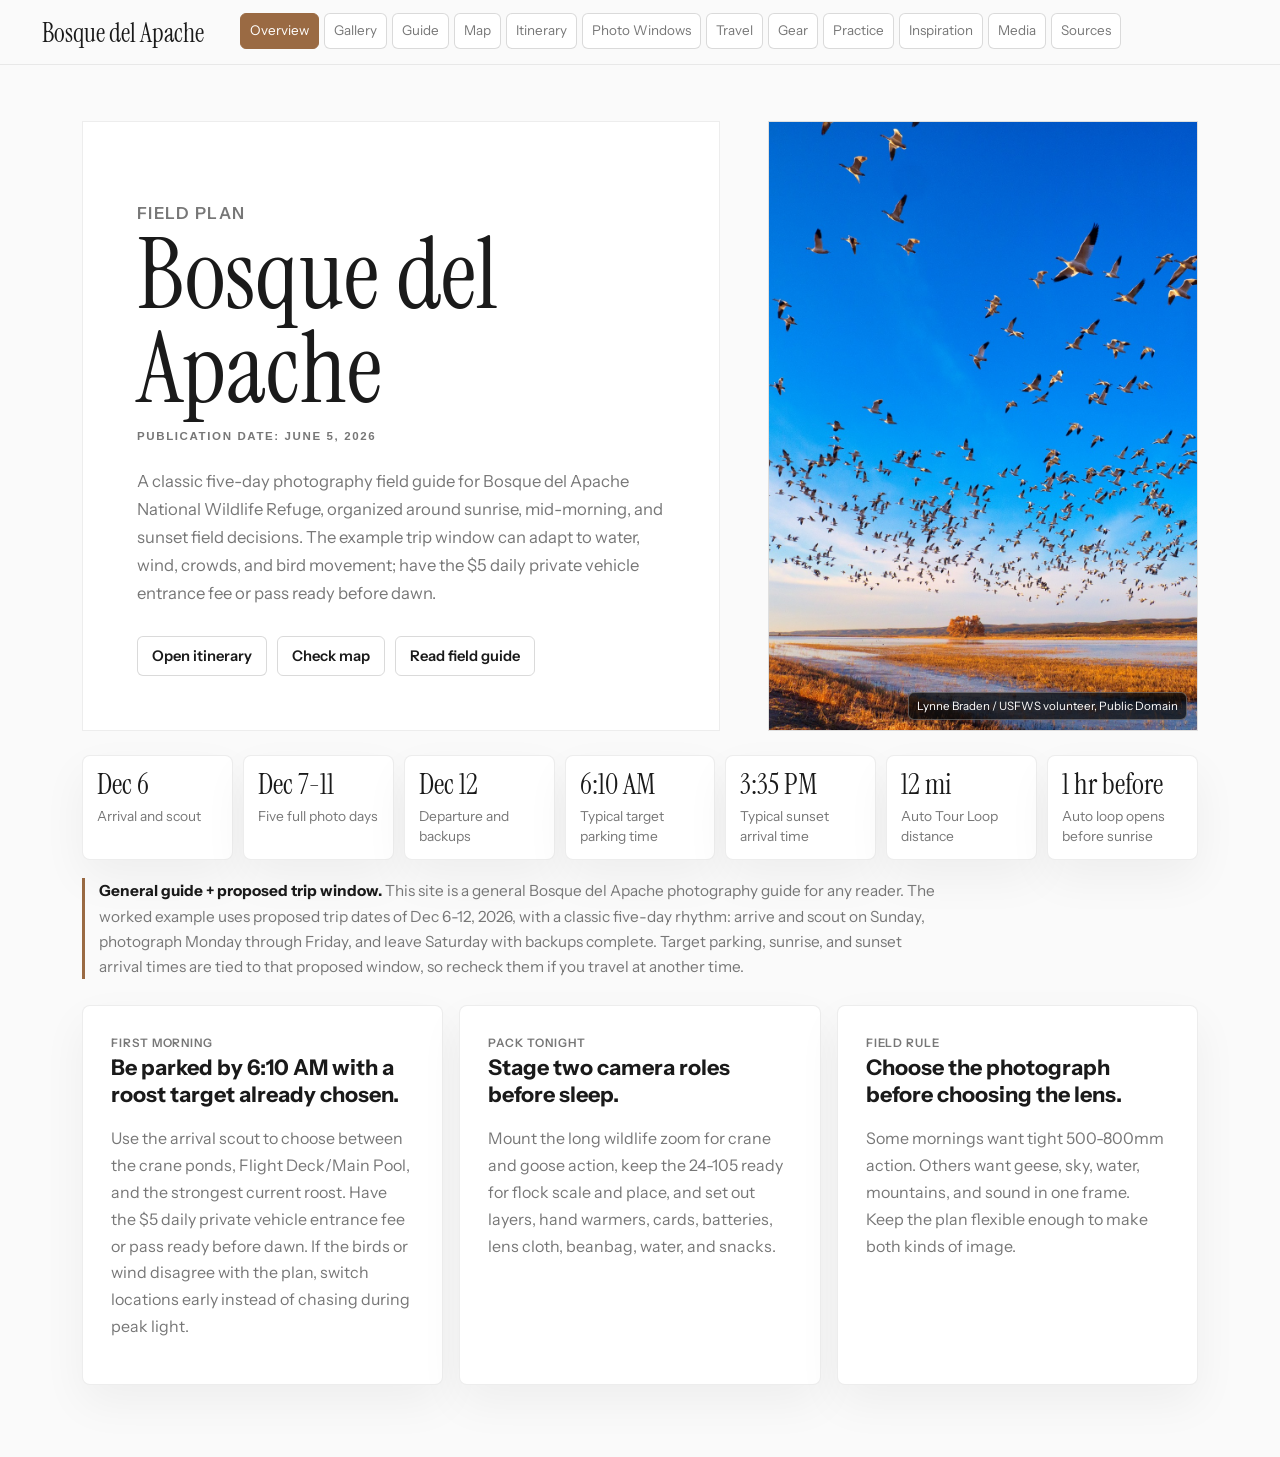
==== commit 09b073a6: "Refine Bosque guide framing and sources" ====
--- a/site/index.html
+++ b/site/index.html
@@ -6,13 +6,13 @@
     <title>Bosque del Apache Photo Plan</title>
     <meta
       name="description"
-      content="Dec 6-12, 2026 photography field guide for Bosque del Apache National Wildlife Refuge, including gear, travel, practice, maps, and day-by-day field decisions."
+      content="Photography field guide and reference for Bosque del Apache National Wildlife Refuge, including gear, travel, practice, maps, and day-by-day field decisions."
     />
     <link rel="canonical" href="https://crispierry.com/projects/bosque-del-apache" />
     <meta property="og:title" content="Bosque del Apache Photo Plan" />
     <meta
       property="og:description"
-      content="Dec 6-12, 2026 photography field guide for Bosque del Apache National Wildlife Refuge."
+      content="Photography field guide and reference for Bosque del Apache National Wildlife Refuge."
     />
     <meta property="og:url" content="https://crispierry.com/projects/bosque-del-apache" />
     <meta property="og:type" content="website" />
@@ -23,7 +23,7 @@
     <meta name="twitter:title" content="Bosque del Apache Photo Plan" />
     <meta
       name="twitter:description"
-      content="Dec 6-12, 2026 photography field guide for Bosque del Apache National Wildlife Refuge."
+      content="Photography field guide and reference for Bosque del Apache National Wildlife Refuge."
     />
     <meta name="twitter:image" content="https://crispierry.com/projects/bosque-del-apache/assets/snow-geese-flyout-lynne-braden-usfws-1800.jpg" />
     <meta name="twitter:image:alt" content="Snow geese flying over photographers at Bosque del Apache" />
@@ -37,15 +37,17 @@
       rel="icon"
       href="data:image/svg+xml,%3Csvg xmlns='http://www.w3.org/2000/svg' viewBox='0 0 64 64'%3E%3Crect width='64' height='64' rx='12' fill='%23f7f1e7'/%3E%3Cpath d='M8 38c11-13 25-18 48-12-20 2-35 9-48 12Z' fill='%237f9b76'/%3E%3Cpath d='M16 32c10-12 24-17 38-14-12 3-23 10-31 21-3-1-5-3-7-7Z' fill='%23b9653d'/%3E%3C/svg%3E"
     />
-    <link rel="stylesheet" href="./styles.css?v=20260605-gear-scale-v5" />
+    <link rel="stylesheet" href="./styles.css?v=20260605-sources-descriptions-v1" />
     <script type="application/ld+json">
       {
         "@context": "https://schema.org",
         "@type": "WebPage",
         "name": "Bosque del Apache Photo Plan",
-        "description": "Dec 6-12, 2026 photography field guide for Bosque del Apache National Wildlife Refuge, including gear, travel, practice, maps, and day-by-day field decisions.",
+        "description": "Photography field guide and reference for Bosque del Apache National Wildlife Refuge, including gear, travel, practice, maps, and day-by-day field decisions.",
         "url": "https://crispierry.com/projects/bosque-del-apache",
         "image": "https://crispierry.com/projects/bosque-del-apache/assets/snow-geese-flyout-lynne-braden-usfws-1800.jpg",
+        "datePublished": "2026-06-05",
+        "dateModified": "2026-06-05",
         "about": {
           "@type": "Place",
           "name": "Bosque del Apache National Wildlife Refuge",
@@ -61,7 +63,6 @@
   <body>
     <header class="app-shell">
       <div class="brand-block">
-        <p class="eyebrow">Dec 6-12, 2026</p>
         <h1>Bosque del Apache</h1>
       </div>
       <nav class="top-tabs" aria-label="Trip sections">
@@ -85,7 +86,7 @@
         <section class="hero">
           <div class="hero-copy">
             <p class="eyebrow">Field plan</p>
-            <h2>Bosque del Apache <span class="hero-date">Dec 6-12, 2026</span></h2>
+            <h2>Bosque del Apache <span class="hero-date">Publication date: June 5, 2026</span></h2>
             <p>
               A five-day photography field guide for Bosque del Apache National Wildlife Refuge, organized around sunrise, mid-morning, and sunset field decisions.
               Budget the $5 daily private vehicle entrance fee or have a pass ready before the first morning.
@@ -111,8 +112,14 @@
           <article class="stat"><b>Dec 6</b><span>Arrival and scout</span></article>
           <article class="stat"><b>Dec 7-11</b><span>Five full photo days</span></article>
           <article class="stat"><b>Dec 12</b><span>Departure and backups</span></article>
+          <article class="stat"><b>6:10 AM</b><span>Typical target parking time</span></article>
+          <article class="stat"><b>3:35 PM</b><span>Typical sunset arrival time</span></article>
           <article class="stat"><b>12 mi</b><span>Auto Tour Loop distance</span></article>
+          <article class="stat"><b>1 hr before</b><span>Auto loop opens before sunrise</span></article>
         </section>
+        <p class="guide-scope-note">
+          <strong>General guide + proposed trip window.</strong> This site is a general Bosque del Apache photography guide for any reader. The worked example uses proposed trip dates of Dec 6-12, 2026, with a classic five-day rhythm: arrive and scout on Sunday, photograph Monday through Friday, and leave Saturday with backups complete. Target parking, sunrise, and sunset arrival times are tied to that proposed window, so recheck them if you travel at another time.
+        </p>
       </section>
       <section class="view" id="gallery"></section>
       <section class="view" id="guide"></section>
@@ -140,7 +147,7 @@
       <section class="noscript-fallback" aria-label="Bosque del Apache project summary">
         <h2>Bosque del Apache Photography Field Guide</h2>
         <p>
-          This Dec 6-12, 2026 field plan covers a five-day photography trip to Bosque del Apache National Wildlife Refuge, with sunrise, mid-morning, and sunset decisions for cranes, snow geese, wetlands, farm fields, desert edges, lodging, gear, and pre-trip practice.
+          This photography reference covers a proposed Dec 6-12, 2026 five-day trip to Bosque del Apache National Wildlife Refuge, with sunrise, mid-morning, and sunset decisions for cranes, snow geese, wetlands, farm fields, desert edges, lodging, gear, and pre-trip practice.
         </p>
         <ul>
           <li><a href="./complete-photographers-guide.html">Read the complete photographer's guide</a></li>
@@ -151,6 +158,7 @@
       </section>
     </noscript>
 
-    <script src="./app.js?v=20260605-gear-scale-v5" defer></script>
+    <script src="./data.js?v=20260605-sources-descriptions-v1" defer></script>
+    <script src="./app.js?v=20260605-sources-descriptions-v1" defer></script>
   </body>
 </html>
--- a/site/styles.css
+++ b/site/styles.css
@@ -357,6 +357,20 @@
   font-size: 0.86rem;
 }
 
+.guide-scope-note {
+  max-width: 86ch;
+  margin: -6px 0 26px;
+  border-left: 3px solid var(--accent);
+  padding-left: 14px;
+  color: var(--muted);
+  font-size: 0.96rem;
+  line-height: 1.64;
+}
+
+.guide-scope-note strong {
+  color: var(--text);
+}
+
 .dashboard {
   display: grid;
   grid-template-columns: repeat(3, minmax(0, 1fr));
@@ -510,28 +524,6 @@
   color: var(--text);
 }
 
-.gallery-regeneration-status {
-  display: flex;
-  flex-wrap: wrap;
-  gap: 8px 14px;
-  align-items: center;
-  border: 1px solid var(--line-soft);
-  border-radius: 8px;
-  background: var(--surface-soft);
-  margin-bottom: 18px;
-  padding: 12px 14px;
-}
-
-.gallery-regeneration-status strong {
-  color: var(--text);
-  font-size: 0.9rem;
-}
-
-.gallery-regeneration-status span {
-  color: var(--muted);
-  font-size: 0.85rem;
-}
-
 .gallery-mosaic-section {
   margin-bottom: 28px;
 }
@@ -759,6 +751,7 @@
   position: relative;
   display: grid;
   width: min(1480px, 100%);
+  height: min(900px, calc(100vh - 28px));
   max-height: min(900px, calc(100vh - 28px));
   grid-template-columns: minmax(0, 1fr) minmax(300px, 380px);
   overflow: hidden;
@@ -786,8 +779,26 @@
 }
 
 .gallery-lightbox-copy {
+  min-height: 0;
   overflow-y: auto;
+  overscroll-behavior: contain;
   padding: clamp(18px, 2.6vw, 30px);
+  scrollbar-width: thin;
+  scrollbar-color: rgba(255, 255, 255, 0.38) rgba(255, 255, 255, 0.08);
+}
+
+.gallery-lightbox-copy::-webkit-scrollbar {
+  width: 10px;
+}
+
+.gallery-lightbox-copy::-webkit-scrollbar-track {
+  background: rgba(255, 255, 255, 0.08);
+}
+
+.gallery-lightbox-copy::-webkit-scrollbar-thumb {
+  border: 2px solid rgba(18, 51, 82, 0.92);
+  border-radius: 999px;
+  background: rgba(255, 255, 255, 0.42);
 }
 
 .gallery-lightbox-close {
@@ -2092,7 +2103,7 @@
 
 .source-row {
   display: grid;
-  grid-template-columns: 150px minmax(0, 1fr) 120px;
+  grid-template-columns: 150px minmax(0, 1fr);
   gap: 14px;
   align-items: start;
 }
@@ -2103,6 +2114,14 @@
 
 .source-row .muted {
   overflow-wrap: anywhere;
+}
+
+.source-description {
+  max-width: 78ch;
+  margin: 8px 0 10px;
+  color: var(--text-soft);
+  font-size: 0.95rem;
+  line-height: 1.58;
 }
 
 .reference-thumb {
@@ -3624,10 +3643,6 @@
     transform: none;
   }
 
-  .gallery-regeneration-status {
-    display: grid;
-  }
-
   .true-mosaic-grid {
     grid-template-columns: 1fr;
     grid-auto-rows: auto;
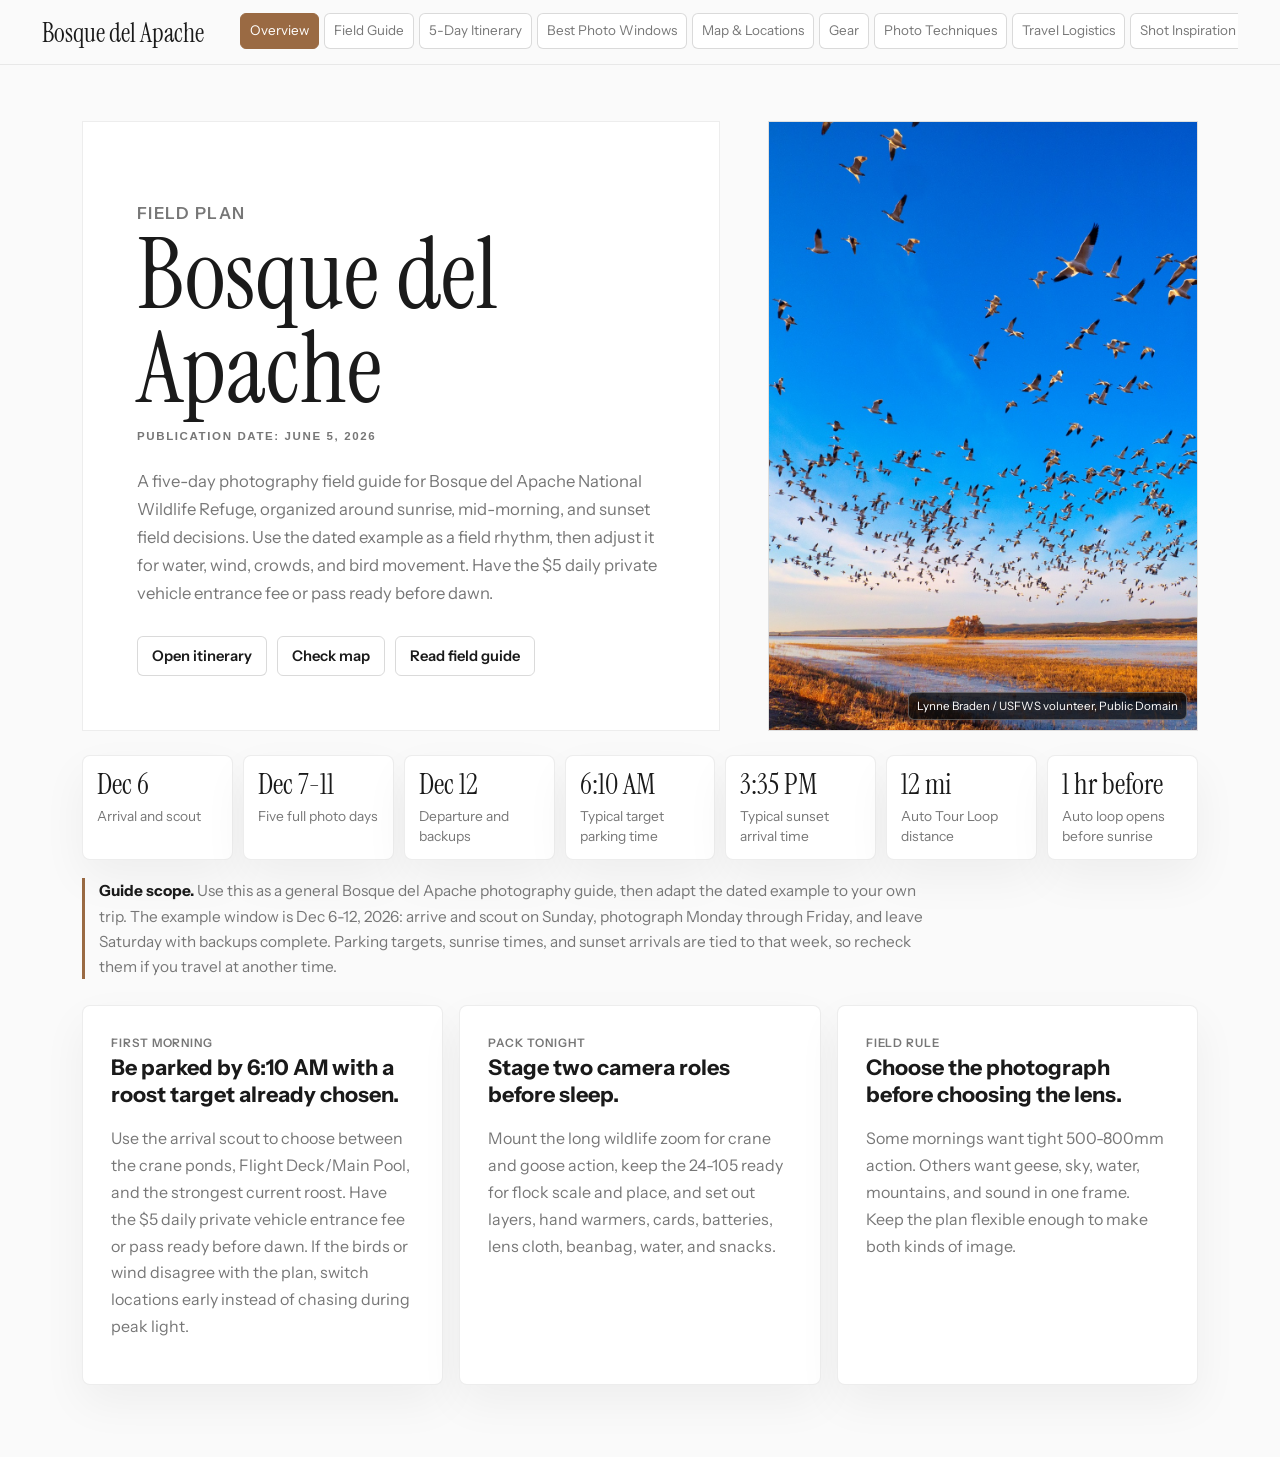
==== commit 2eb2e09c: "Refine Bosque guide IA and gear planning" ====
--- a/site/index.html
+++ b/site/index.html
@@ -37,7 +37,7 @@
       rel="icon"
       href="data:image/svg+xml,%3Csvg xmlns='http://www.w3.org/2000/svg' viewBox='0 0 64 64'%3E%3Crect width='64' height='64' rx='12' fill='%23f7f1e7'/%3E%3Cpath d='M8 38c11-13 25-18 48-12-20 2-35 9-48 12Z' fill='%237f9b76'/%3E%3Cpath d='M16 32c10-12 24-17 38-14-12 3-23 10-31 21-3-1-5-3-7-7Z' fill='%23b9653d'/%3E%3C/svg%3E"
     />
-    <link rel="stylesheet" href="./styles.css?v=20260605-sources-descriptions-v1" />
+    <link rel="stylesheet" href="./styles.css?v=20260605-retired-hashes-v1" />
     <script type="application/ld+json">
       {
         "@context": "https://schema.org",
@@ -67,17 +67,15 @@
       </div>
       <nav class="top-tabs" aria-label="Trip sections">
         <a class="tab is-active" href="#overview" data-view="overview">Overview</a>
-        <a class="tab" href="#gallery" data-view="gallery">Gallery</a>
-        <a class="tab" href="#guide" data-view="guide">Guide</a>
-        <a class="tab" href="#map" data-view="map">Map</a>
-        <a class="tab" href="#itinerary" data-view="itinerary">Itinerary</a>
-        <a class="tab" href="#windows" data-view="windows">Photo Windows</a>
-        <a class="tab" href="#travel" data-view="travel">Travel</a>
+        <a class="tab" href="#guide" data-view="guide">Field Guide</a>
+        <a class="tab" href="#itinerary" data-view="itinerary">5-Day Itinerary</a>
+        <a class="tab" href="#windows" data-view="windows">Best Photo Windows</a>
+        <a class="tab" href="#map" data-view="map">Map &amp; Locations</a>
         <a class="tab" href="#gear" data-view="gear">Gear</a>
-        <a class="tab" href="#practice" data-view="practice">Practice</a>
-        <a class="tab" href="#inspiration" data-view="inspiration">Inspiration</a>
-        <a class="tab" href="#media" data-view="media">Media</a>
-        <a class="tab" href="#sources" data-view="sources">Sources</a>
+        <a class="tab" href="#practice" data-view="practice">Photo Techniques</a>
+        <a class="tab" href="#travel" data-view="travel">Travel Logistics</a>
+        <a class="tab" href="#inspiration" data-view="inspiration">Shot Inspiration</a>
+        <a class="tab" href="#media" data-view="media">Resources &amp; References</a>
       </nav>
     </header>
 
@@ -118,10 +116,9 @@
           <article class="stat"><b>1 hr before</b><span>Auto loop opens before sunrise</span></article>
         </section>
         <p class="guide-scope-note">
-          <strong>General guide + proposed trip window.</strong> This site is a general Bosque del Apache photography guide for any reader. The worked example uses proposed trip dates of Dec 6-12, 2026, with a classic five-day rhythm: arrive and scout on Sunday, photograph Monday through Friday, and leave Saturday with backups complete. Target parking, sunrise, and sunset arrival times are tied to that proposed window, so recheck them if you travel at another time.
+          <strong>Guide scope.</strong> Use this as a general Bosque del Apache photography guide, then adapt the dated example to your own trip. The example window is Dec 6-12, 2026: arrive and scout on Sunday, photograph Monday through Friday, and leave Saturday with backups complete. Parking targets, sunrise times, and sunset arrivals are tied to that week, so recheck them if you travel at another time.
         </p>
       </section>
-      <section class="view" id="gallery"></section>
       <section class="view" id="guide"></section>
       <section class="view" id="map"></section>
       <section class="view" id="itinerary"></section>
@@ -140,7 +137,6 @@
       <section class="view" id="practice-9"></section>
       <section class="view" id="inspiration"></section>
       <section class="view" id="media"></section>
-      <section class="view" id="sources"></section>
     </main>
 
     <noscript>
@@ -152,13 +148,13 @@
         <ul>
           <li><a href="./complete-photographers-guide.html">Read the complete photographer's guide</a></li>
           <li><a href="./bosque-del-apache-photo-plan.pdf">Open the printable PDF booklet</a></li>
-          <li>Primary sections: Gallery, Guide, Map, Itinerary, Photo Windows, Travel, Gear, Practice, Inspiration, Media, and Sources.</li>
-          <li>Image policy: cached USFWS images are public domain, generated visuals are labeled as planning previews, and hotel/product/article photos stay linked unless rights are documented.</li>
+          <li>Primary sections: Overview, Field Guide, 5-Day Itinerary, Best Photo Windows, Map &amp; Locations, Gear, Photo Techniques, Travel Logistics, Shot Inspiration, and Resources &amp; References.</li>
+          <li>Image note: cached USFWS images are public domain, planning visuals are labeled, and hotel/product/article photos stay linked unless reuse rights are documented.</li>
         </ul>
       </section>
     </noscript>
 
-    <script src="./data.js?v=20260605-sources-descriptions-v1" defer></script>
-    <script src="./app.js?v=20260605-sources-descriptions-v1" defer></script>
+    <script src="./data.js?v=20260605-retired-hashes-v1" defer></script>
+    <script src="./app.js?v=20260605-retired-hashes-v1" defer></script>
   </body>
 </html>
--- a/site/styles.css
+++ b/site/styles.css
@@ -3058,6 +3058,118 @@
   grid-template-columns: 1fr;
 }
 
+.gear-workspace {
+  display: grid;
+  gap: 18px;
+}
+
+.gear-workspace-tabs {
+  margin-bottom: 22px;
+}
+
+.lens-system-tabs {
+  margin-top: 4px;
+}
+
+.gear-kit-grid,
+.gear-filter-drills,
+.camera-comparison-table {
+  margin-top: 18px;
+}
+
+.camera-body-grid,
+.support-checklist-grid,
+.backpack-grid {
+  display: grid;
+  gap: 16px;
+}
+
+.camera-body-grid,
+.support-checklist-grid {
+  grid-template-columns: repeat(auto-fit, minmax(min(100%, 320px), 1fr));
+}
+
+.camera-body-card,
+.support-checklist-card,
+.backpack-card {
+  border: 1px solid var(--line-soft);
+  border-radius: 8px;
+  background: var(--surface);
+  box-shadow: var(--shadow);
+}
+
+.camera-body-card,
+.support-checklist-card {
+  padding: 16px;
+}
+
+.camera-body-card-header {
+  min-height: 118px;
+}
+
+.gear-verdict {
+  border-left: 2px solid var(--accent);
+  margin: 12px 0;
+  padding-left: 12px;
+  color: var(--text);
+}
+
+.camera-comparison-table .comparison-table {
+  min-width: 1180px;
+}
+
+.backpack-decision {
+  margin-bottom: 4px;
+}
+
+.backpack-grid {
+  grid-template-columns: repeat(auto-fit, minmax(min(100%, 430px), 1fr));
+}
+
+.backpack-card {
+  display: grid;
+  grid-template-columns: minmax(210px, 0.42fr) minmax(0, 1fr);
+  gap: 16px;
+  padding: 16px;
+}
+
+.backpack-card .gear-photo {
+  align-self: start;
+  margin-bottom: 0;
+}
+
+.backpack-card-copy {
+  min-width: 0;
+}
+
+.backpack-fit-grid {
+  display: grid;
+  gap: 8px;
+  margin: 14px 0;
+}
+
+.backpack-fit-grid div {
+  border: 1px solid var(--line-soft);
+  border-radius: 8px;
+  background: var(--surface-soft);
+  padding: 10px;
+}
+
+.backpack-fit-grid dt {
+  color: var(--muted);
+  font-size: 0.72rem;
+  font-weight: 800;
+  letter-spacing: 0.08em;
+  text-transform: uppercase;
+}
+
+.backpack-fit-grid dd {
+  margin: 5px 0 0;
+  color: var(--text);
+  font-size: 0.88rem;
+  line-height: 1.45;
+}
+
 .gear-detail-card {
   display: grid;
   grid-template-columns: minmax(240px, 0.36fr) minmax(0, 1fr);
@@ -3411,7 +3523,8 @@
   .rights-callout,
   .filter-practice-layout,
   .practice-teaching-card,
-  .practice-detail-hero {
+  .practice-detail-hero,
+  .backpack-card {
     grid-template-columns: 1fr;
   }
 
@@ -3764,6 +3877,10 @@
     border-spacing: 0 12px;
   }
 
+  .camera-comparison-table .comparison-table {
+    min-width: 0;
+  }
+
   .comparison-table thead {
     display: none;
   }
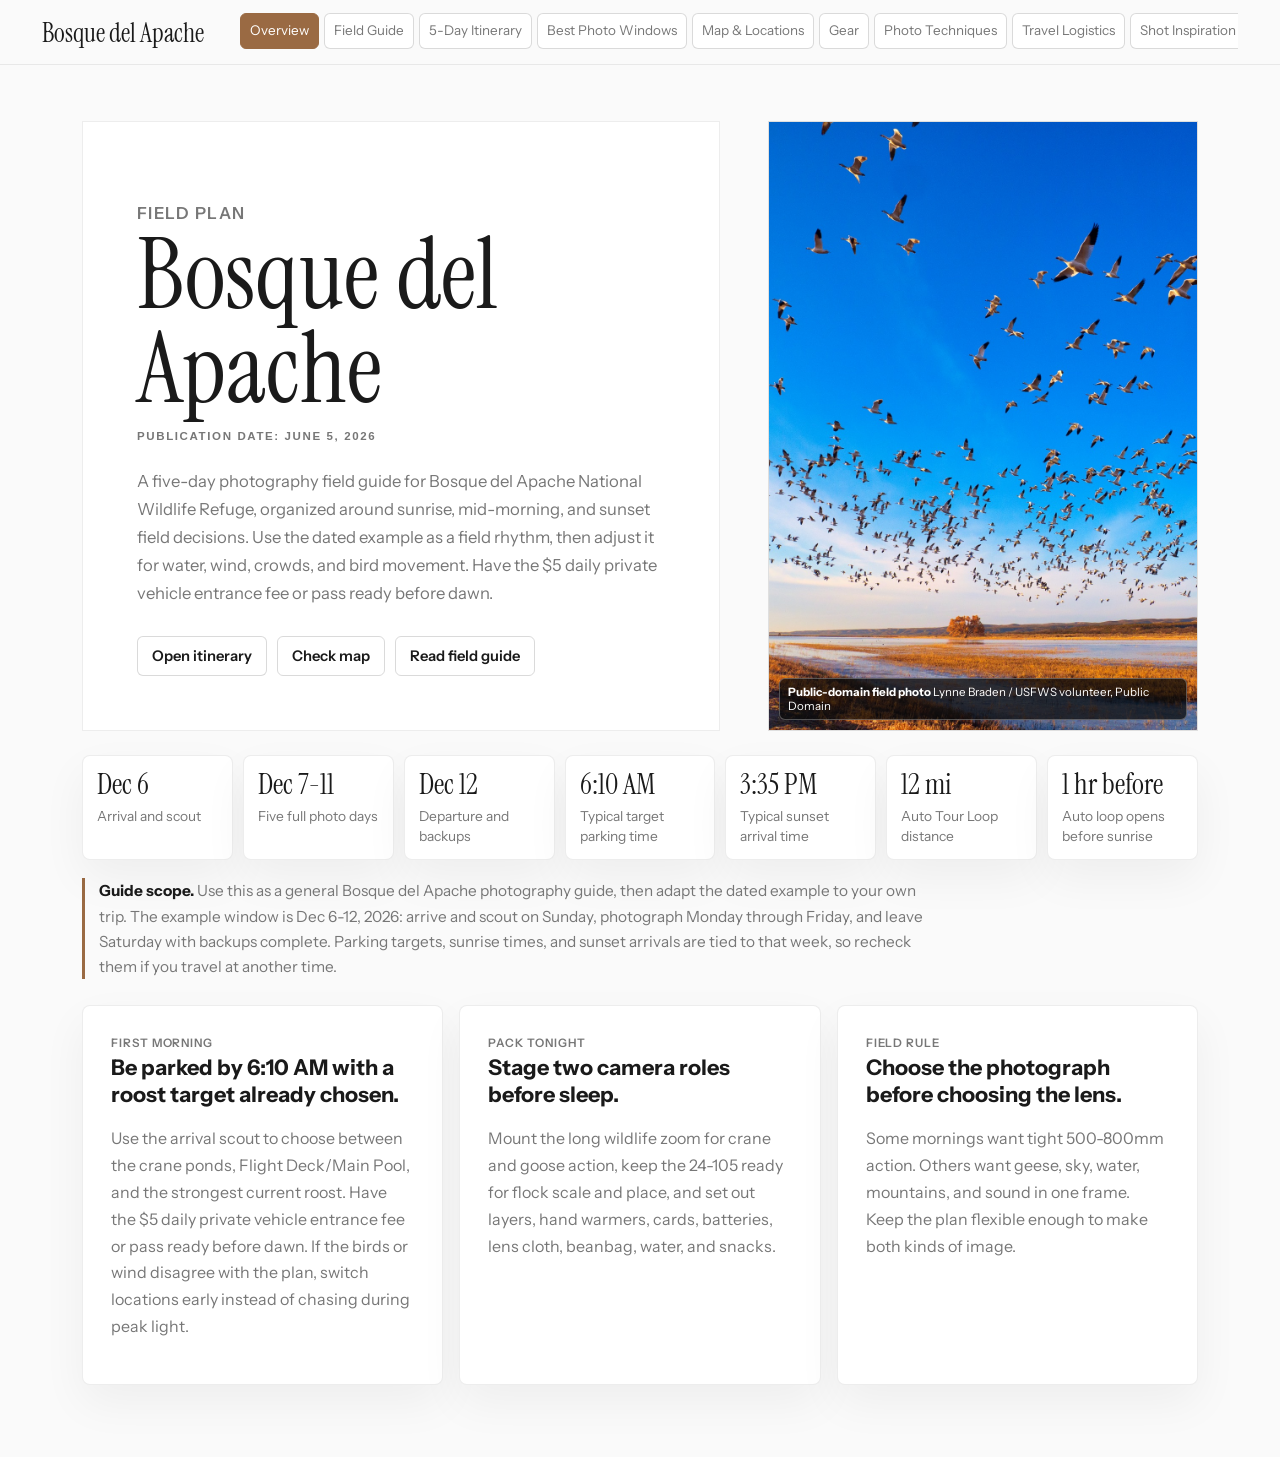
==== commit 5794a313: "Add AI image disclosure page" ====
--- a/site/index.html
+++ b/site/index.html
@@ -37,7 +37,7 @@
       rel="icon"
       href="data:image/svg+xml,%3Csvg xmlns='http://www.w3.org/2000/svg' viewBox='0 0 64 64'%3E%3Crect width='64' height='64' rx='12' fill='%23f7f1e7'/%3E%3Cpath d='M8 38c11-13 25-18 48-12-20 2-35 9-48 12Z' fill='%237f9b76'/%3E%3Cpath d='M16 32c10-12 24-17 38-14-12 3-23 10-31 21-3-1-5-3-7-7Z' fill='%23b9653d'/%3E%3C/svg%3E"
     />
-    <link rel="stylesheet" href="./styles.css?v=20260605-retired-hashes-v1" />
+    <link rel="stylesheet" href="./styles.css?v=20260606-image-disclosure-v1" />
     <script type="application/ld+json">
       {
         "@context": "https://schema.org",
@@ -75,6 +75,7 @@
         <a class="tab" href="#practice" data-view="practice">Photo Techniques</a>
         <a class="tab" href="#travel" data-view="travel">Travel Logistics</a>
         <a class="tab" href="#inspiration" data-view="inspiration">Shot Inspiration</a>
+        <a class="tab" href="#disclosure" data-view="disclosure">Image Disclosure</a>
         <a class="tab" href="#media" data-view="media">Resources &amp; References</a>
       </nav>
     </header>
@@ -91,7 +92,6 @@
             </p>
             <div class="hero-actions">
               <a href="./complete-photographers-guide.html" class="button-link">Read field guide</a>
-              <a href="./bosque-del-apache-photo-plan.pdf" class="button-link secondary">Open PDF booklet</a>
             </div>
           </div>
           <figure class="hero-photo">
@@ -103,7 +103,7 @@
               decoding="async"
               fetchpriority="high"
             />
-            <figcaption>Lynne Braden / USFWS volunteer, Public Domain</figcaption>
+            <figcaption><span>Public-domain field photo</span> Lynne Braden / USFWS volunteer, Public Domain</figcaption>
           </figure>
         </section>
         <section class="stat-grid" aria-label="Trip facts">
@@ -136,6 +136,7 @@
       <section class="view" id="practice-8"></section>
       <section class="view" id="practice-9"></section>
       <section class="view" id="inspiration"></section>
+      <section class="view" id="disclosure"></section>
       <section class="view" id="media"></section>
     </main>
 
@@ -147,14 +148,13 @@
         </p>
         <ul>
           <li><a href="./complete-photographers-guide.html">Read the complete photographer's guide</a></li>
-          <li><a href="./bosque-del-apache-photo-plan.pdf">Open the printable PDF booklet</a></li>
-          <li>Primary sections: Overview, Field Guide, 5-Day Itinerary, Best Photo Windows, Map &amp; Locations, Gear, Photo Techniques, Travel Logistics, Shot Inspiration, and Resources &amp; References.</li>
-          <li>Image note: cached USFWS images are public domain, planning visuals are labeled, and hotel/product/article photos stay linked unless reuse rights are documented.</li>
+          <li>Primary sections: Overview, Field Guide, 5-Day Itinerary, Best Photo Windows, Map &amp; Locations, Gear, Photo Techniques, Travel Logistics, Shot Inspiration, Image Disclosure, and Resources &amp; References.</li>
+          <li>Image note: cached USFWS images are public domain, AI-generated planning illustrations are labeled, and hotel/product/article photos stay linked unless reuse rights are documented.</li>
         </ul>
       </section>
     </noscript>
 
-    <script src="./data.js?v=20260605-retired-hashes-v1" defer></script>
-    <script src="./app.js?v=20260605-retired-hashes-v1" defer></script>
+    <script src="./data.js?v=20260606-image-disclosure-v1" defer></script>
+    <script src="./app.js?v=20260606-image-disclosure-v1" defer></script>
   </body>
 </html>
--- a/site/styles.css
+++ b/site/styles.css
@@ -311,6 +311,10 @@
   font-size: 0.72rem;
 }
 
+.hero-photo figcaption span {
+  font-weight: 800;
+}
+
 .stat-grid {
   display: grid;
   grid-template-columns: repeat(auto-fit, minmax(140px, 1fr));
@@ -617,6 +621,14 @@
   line-height: 1.2;
 }
 
+.true-mosaic-caption em {
+  color: rgba(255, 255, 255, 0.9);
+  font-size: 0.68rem;
+  font-style: normal;
+  font-weight: 800;
+  line-height: 1.35;
+}
+
 .true-mosaic-caption span {
   color: rgba(255, 255, 255, 0.78);
   font-size: 0.74rem;
@@ -696,6 +708,13 @@
   color: var(--text);
   font-size: 0.86rem;
   line-height: 1.2;
+}
+
+.visual-frame-copy .visual-disclosure-chip {
+  color: var(--accent-hover);
+  font-size: 0.68rem;
+  font-weight: 800;
+  line-height: 1.34;
 }
 
 .visual-frame-copy span,
@@ -1028,32 +1047,33 @@
 
 .visual-mini {
   position: relative;
-  aspect-ratio: 16 / 9;
   min-height: 96px;
   overflow: hidden;
   border: 1px solid var(--line-soft);
   border-radius: 8px;
   background: var(--surface-soft);
+  margin: 0;
 }
 
 .visual-mini img {
   display: block;
   width: 100%;
-  height: 100%;
+  aspect-ratio: 16 / 9;
+  height: auto;
   object-fit: cover;
 }
 
-.visual-mini span {
-  position: absolute;
-  left: 8px;
-  bottom: 8px;
-  max-width: calc(100% - 16px);
-  border-radius: 999px;
-  background: rgba(10, 10, 10, 0.72);
-  color: #ffffff;
-  padding: 4px 7px;
+.visual-mini figcaption {
+  border-top: 1px solid var(--line-soft);
+  background: var(--surface);
+  padding: 7px 9px;
+}
+
+.visual-mini figcaption span {
+  color: var(--accent-hover);
   font-size: 0.68rem;
   font-weight: 800;
+  line-height: 1.32;
 }
 
 .link-only-visual {
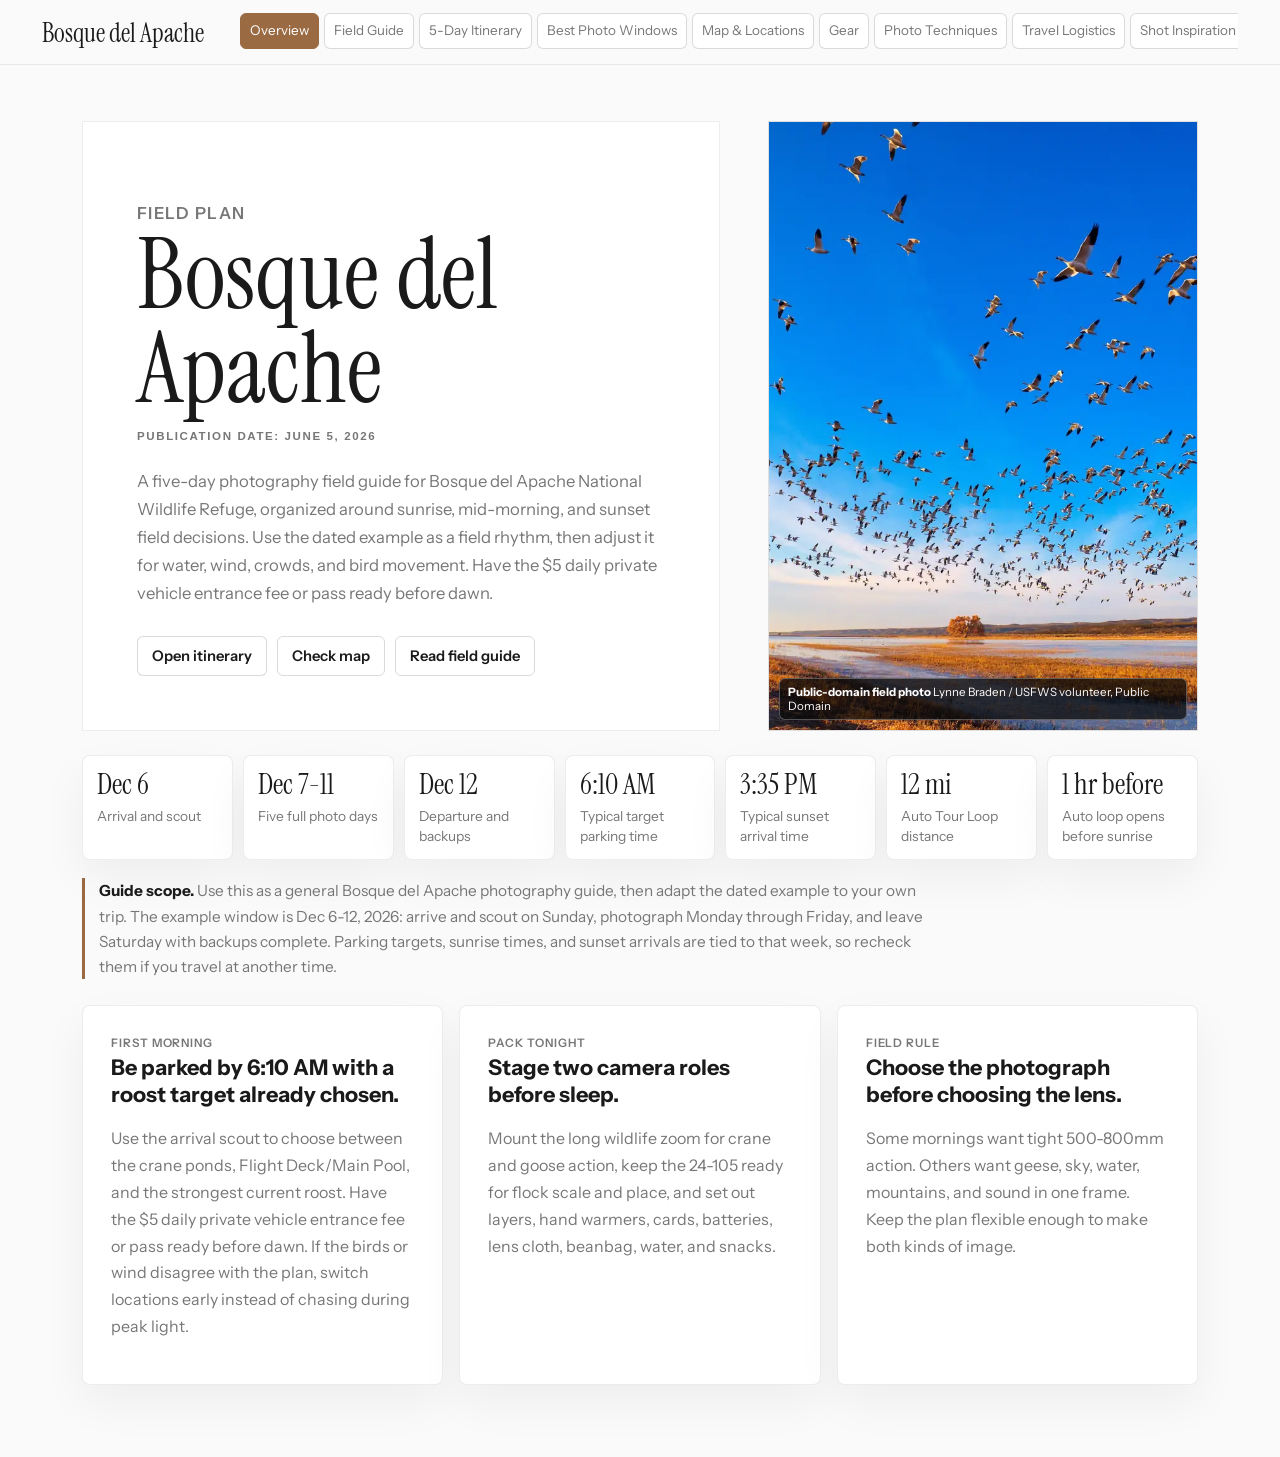
==== commit 66164bce: "Optimize Bosque first-screen media" ====
--- a/site/index.html
+++ b/site/index.html
@@ -96,10 +96,10 @@
           </div>
           <figure class="hero-photo">
             <img
-              src="./assets/snow-geese-flyout-lynne-braden-usfws-1800.jpg"
+              src="./assets/snow-geese-flyout-lynne-braden-usfws-1200.webp"
               alt="Snow geese flying over photographers at Bosque del Apache"
-              width="1800"
-              height="1440"
+              width="1200"
+              height="960"
               decoding="async"
               fetchpriority="high"
             />
